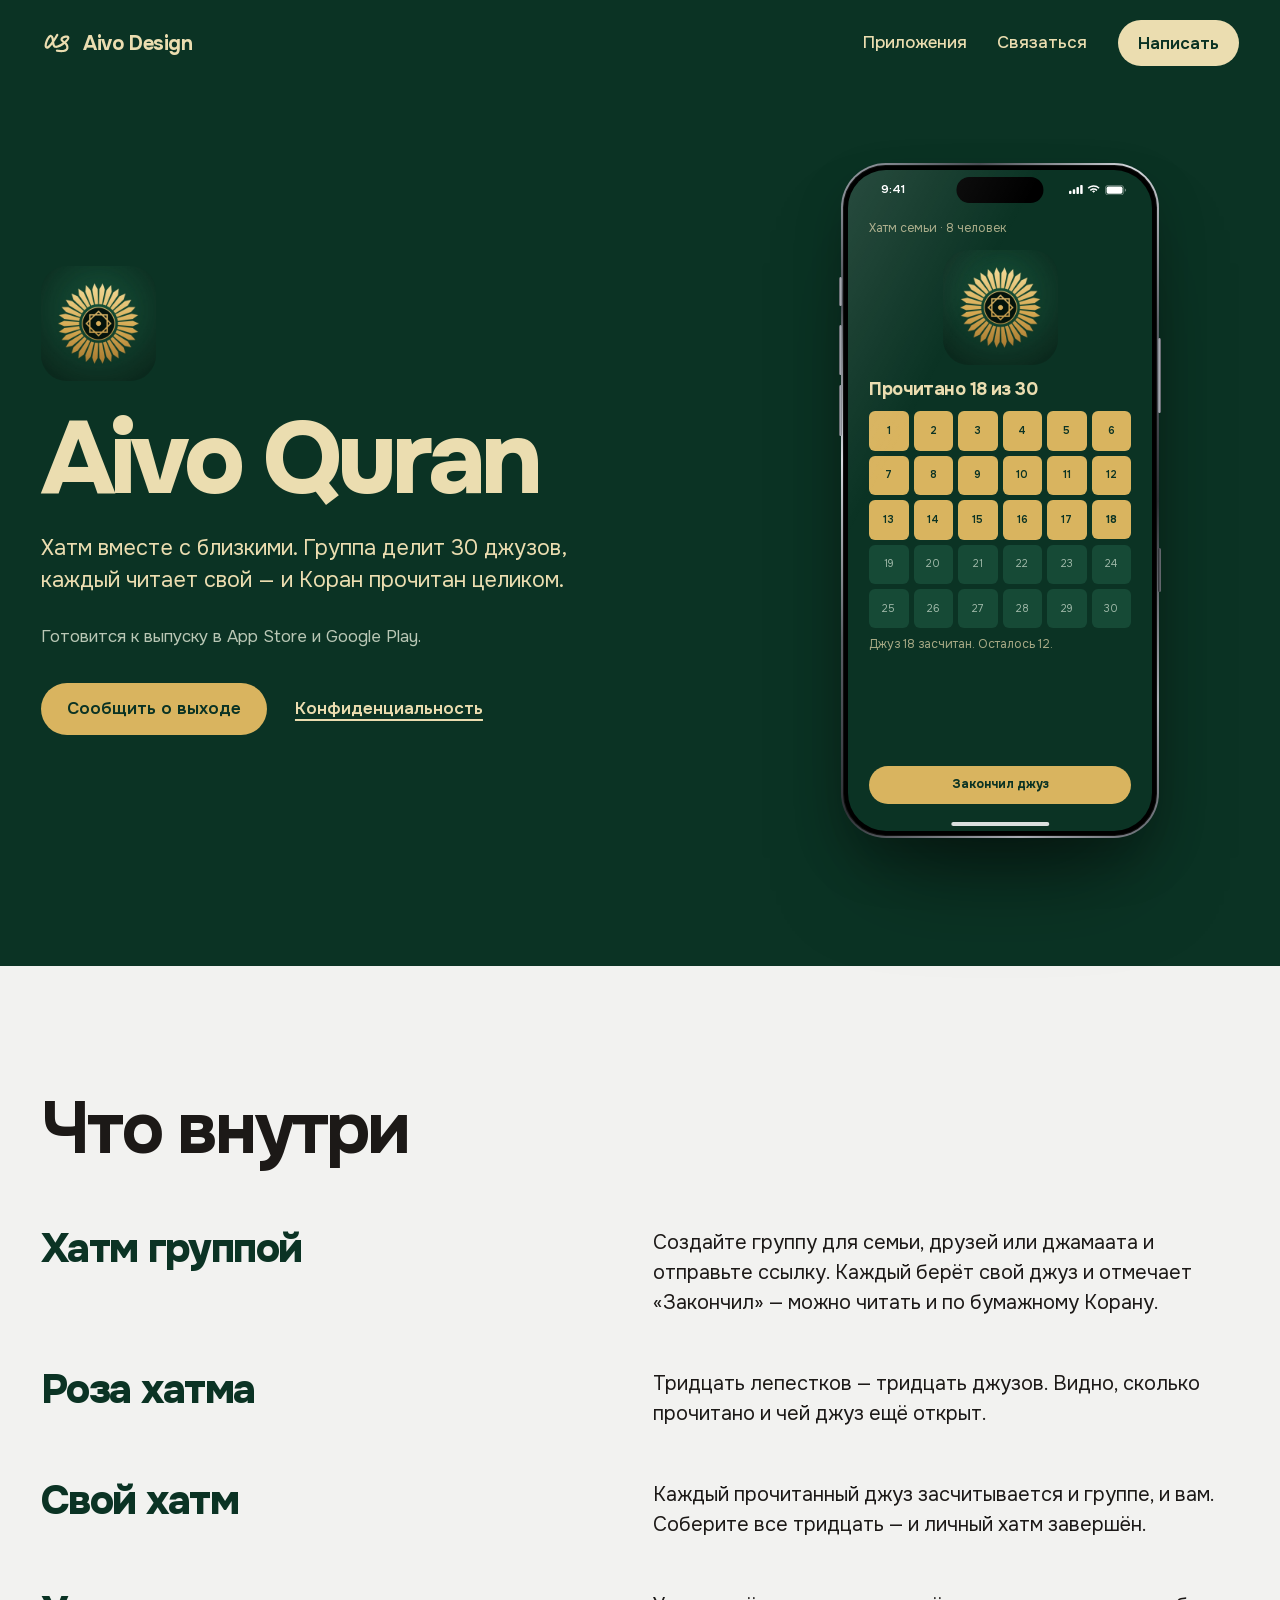
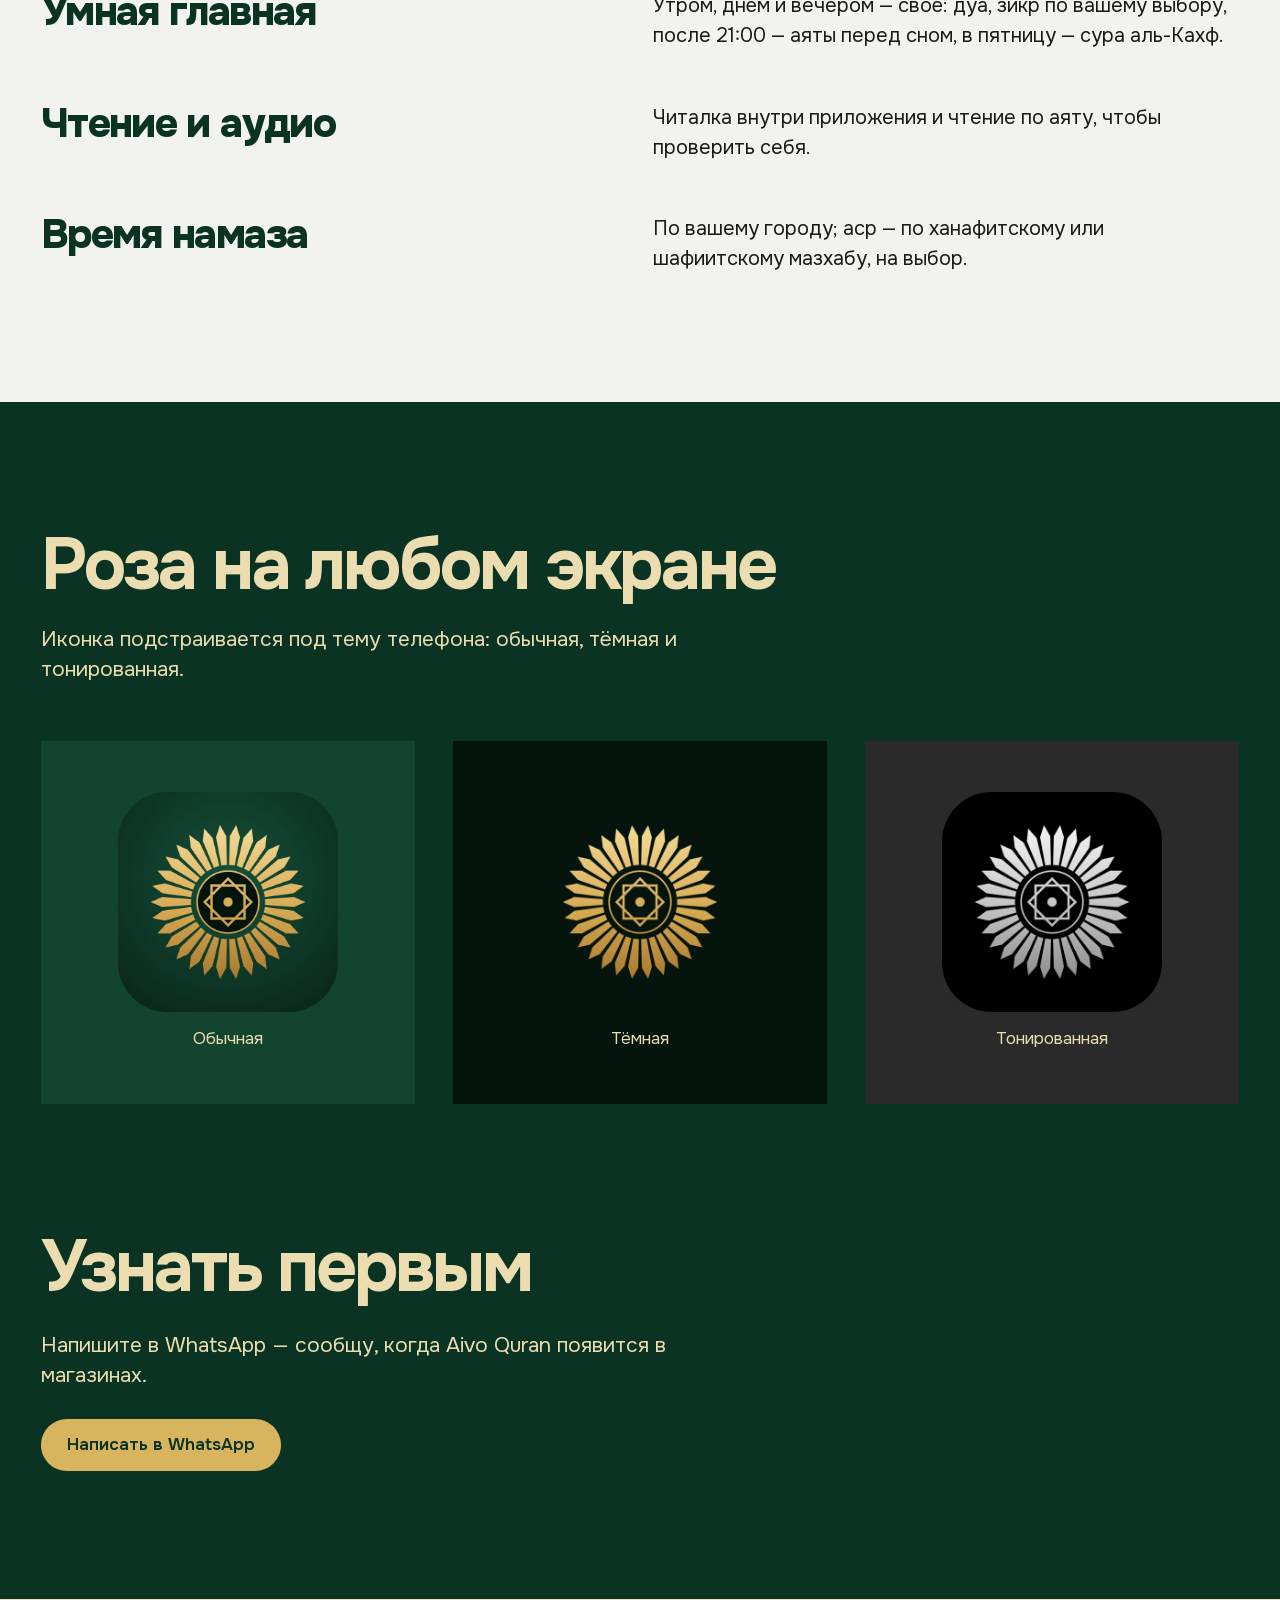
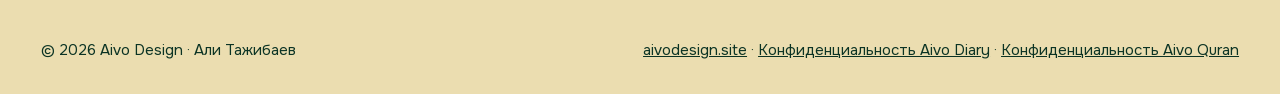
==== quran/index.html @ 10afefac "Сайт aivodesign.site: главная, Aivo Quran, политики конфиденциальности Co-Authored-By: Claude Opus 5" ====
<!doctype html>
<html lang="ru">
<head>
<meta charset="utf-8">
<meta name="viewport" content="width=device-width,initial-scale=1,viewport-fit=cover">
<title>Aivo Quran — хатм вместе с близкими</title>
<meta name="description" content="Группа делит 30 джузов, каждый читает свой — и Коран прочитан целиком. Приложение Aivo Design.">
<meta property="og:title" content="Aivo Quran — хатм вместе с близкими">
<meta property="og:description" content="Группа делит 30 джузов, каждый читает свой — и Коран прочитан целиком. Приложение Aivo Design.">
<meta property="og:image" content="https://aivodesign.site/img/og-quran.jpg">
<meta name="theme-color" content="#0B3324">
<link rel="icon" href="../favicon.svg" type="image/svg+xml">
<link rel="preload" href="../fonts/onest-cyrillic.woff2" as="font" type="font/woff2" crossorigin>
<link rel="stylesheet" href="../fonts/onest.css">
<link rel="stylesheet" href="../site.css?v=3">
<style>
:root{--bg:#0B3324;--ink:#EBDDB0;--muted:#B9C7B5;--surface:#134430}
.doc{display:grid;grid-template-columns:repeat(12,1fr);column-gap:clamp(16px,2vw,32px);padding:clamp(40px,6vw,96px) var(--m) clamp(96px,10vw,160px)}
.doc>header{grid-column:1/-1;margin-bottom:clamp(40px,5vw,72px)}
.doc h1{font-size:clamp(40px,6vw,96px);font-weight:800;letter-spacing:-.045em;line-height:.95;max-width:12em}
.doc .sub{font-size:21px;line-height:1.45;margin-top:24px;max-width:36em}
.toc{grid-column:1/4;position:sticky;top:32px;align-self:start;display:grid;gap:8px;font-size:15px}
.toc a{text-decoration:none;color:var(--muted)}.toc a:hover{color:var(--ink);text-decoration:underline}
.txt{grid-column:5/12;font-size:18px;line-height:1.6}
.txt h2{font-size:clamp(26px,2.4vw,34px);letter-spacing:-.03em;margin:56px 0 16px;scroll-margin-top:24px}
.txt h2:first-child{margin-top:0}
.txt p,.txt ul{margin:0 0 14px;max-width:62ch}
.txt ul{padding-left:1.2em}.txt li{margin-bottom:6px}
.txt a{text-decoration:underline;text-underline-offset:3px}
.txt .box{background:var(--surface);padding:24px 28px;border-radius:8px;margin:0 0 24px;max-width:62ch}
.mini{background:var(--ink);color:var(--bg);padding:40px var(--m) 32px;display:flex;flex-wrap:wrap;gap:16px 40px;justify-content:space-between;font-size:15px}
.mini a{color:inherit}
@media (max-width:899px){.toc{display:none}.txt{grid-column:1/-1}}
.phone-frame{--pw:calc(var(--h)*0.455);--sw:calc(var(--pw) - 14px);position:relative;width:var(--pw);padding:2.5px;border-radius:calc(var(--sw)*.125 + 7px);background:linear-gradient(135deg,#9da2aa 0%,#4a4e55 14%,#d6d9de 30%,#5b5f66 48%,#2e3136 66%,#a9adb4 86%,#60646b 100%);box-shadow:0 60px 100px -40px rgba(0,0,0,.55),0 24px 48px rgba(0,0,0,.22)} /* taste-skill-ignore: рамка iPhone с aivoscan.work */
.pf-bezel{padding:4.5px;border-radius:calc(var(--sw)*.125 + 4.5px);background:#000;box-shadow:inset 0 0 0 1px rgba(255,255,255,.07)} /* taste-skill-ignore: рамка iPhone с aivoscan.work */
.pf-screen{position:relative;border-radius:calc(var(--sw)*.125);overflow:hidden;background:#000}
.pf-screen::after{content:"";position:absolute;inset:0;z-index:4;pointer-events:none;background:linear-gradient(118deg,rgba(255,255,255,.12) 0%,rgba(255,255,255,0) 30%)} /* taste-skill-ignore: рамка iPhone с aivoscan.work */
.phone-frame .shots{aspect-ratio:440/956;position:relative}
.phone-frame .shots>img{position:absolute;inset:0;width:100%;height:100%;object-fit:cover}
.phone-island{position:absolute;z-index:3;top:calc(var(--sw)*.025);left:50%;width:calc(var(--sw)*.286);height:calc(var(--sw)*.084);transform:translateX(-50%);border-radius:99px;background:#000}
.pf-status{position:absolute;z-index:3;left:0;right:0;top:calc(var(--sw)*.025);height:calc(var(--sw)*.084);display:flex;align-items:center;justify-content:space-between;padding:0 calc(var(--sw)*.085) 0 calc(var(--sw)*.11);color:#fff;font:600 calc(var(--sw)*.039)/1 var(--font);letter-spacing:-.01em}
.pf-status i{display:flex;align-items:center;gap:calc(var(--sw)*.014)}
.pf-status svg{height:calc(var(--sw)*.03);width:auto}.pf-status svg.bat{height:calc(var(--sw)*.034)}
.pf-home{position:absolute;z-index:3;left:50%;bottom:calc(var(--sw)*.018);transform:translateX(-50%);width:calc(var(--sw)*.32);height:calc(var(--sw)*.012);border-radius:99px;background:rgba(255,255,255,.85)}
.phone-frame.lt .pf-status{color:#111}.phone-frame.lt .pf-home{background:rgba(0,0,0,.8)}
.pf-btn{position:absolute;width:3px;border-radius:2px;background:linear-gradient(90deg,#4f535a,#b4b8bf 60%,#6b6f76)} /* taste-skill-ignore: рамка iPhone с aivoscan.work */
.pf-btn.l{left:-2px}.pf-btn.r{right:-2px;background:linear-gradient(90deg,#6b6f76,#b4b8bf 40%,#4f535a)} /* taste-skill-ignore: рамка iPhone с aivoscan.work */
.pf-action{top:17%;height:4.2%}.pf-vol1{top:24%;height:7.5%}.pf-vol2{top:33%;height:7.5%}.pf-side{top:26%;height:11%}.pf-cam{top:57%;height:6.5%;background:linear-gradient(90deg,#2a2d31,#6d7178)!important} /* taste-skill-ignore: рамка iPhone с aivoscan.work */
.ui{position:absolute;inset:0;font-size:calc(var(--sw)*.04)}
.ui{font-family:var(--font);line-height:1.3;padding:17% 7% 9%;display:flex;flex-direction:column;gap:9px;text-align:left}
.ui .t{font-size:1.5em;font-weight:700;letter-spacing:-.03em}
.ui .m{opacity:.7}
.ui ul{list-style:none;margin:0;padding:0;display:grid;gap:7px}
.ui li{display:flex;justify-content:space-between;align-items:center;gap:8px;border-radius:12px;padding:9px 11px}
.ui-diary{background:#F4F7FB;color:#14223A}
.ui-diary .sum{font-size:2.2em;font-weight:700;letter-spacing:-.04em}
.ui-diary .today{color:#C2410C;font-weight:600}
.ui-diary .say{background:#2F6FBF;color:#fff;border-radius:14px 14px 4px 14px;padding:10px 12px;align-self:flex-end;max-width:88%}
.ui-diary li{background:#fff}.ui-diary .plus{color:#15803D;font-weight:600}
.ui-diary .mic{margin-top:auto;align-self:center;width:54px;height:54px;border-radius:50%;background:#4A90E2;display:grid;place-items:center}
.ui-diary .mic i{width:12px;height:20px;border-radius:6px;background:#fff;display:block}
.ui-quran{background:#0B3324;color:#EBDDB0}
.ui-quran .ic{width:64px;height:64px;border-radius:22.5%;align-self:center;margin:4px 0}
.ui-quran .grid{display:grid;grid-template-columns:repeat(6,1fr);gap:5px}
.ui-quran .grid i{aspect-ratio:1;border-radius:6px;background:#164A36;display:grid;place-items:center;font-style:normal;font-size:10.5px;color:#9FB8A8}
.ui-quran .grid i.d{background:#D9B45F;color:#0B3324;font-weight:600}
.ui-quran .grid i.me{background:#EBDDB0;color:#0B3324;font-weight:700}
.ui-quran .bt{margin-top:auto;background:#D9B45F;color:#0B3324;border-radius:999px;text-align:center;padding:11px;font-weight:700}
.ui-pro{background:#F2F2F0;color:#1F1F23}
.ui-pro li{background:#fff;flex-direction:column;align-items:stretch;gap:6px}
.ui-pro li div{display:flex;justify-content:space-between;gap:8px}
.ui-pro .bar{display:grid;grid-template-columns:repeat(5,1fr);gap:3px}
.ui-pro .bar i{height:5px;border-radius:3px;background:#DADAD6}
.ui-pro .bar i.d{background:#1F1F23}
.ui-pro .sumrow{margin-top:auto;background:#1F1F23;color:#F2F2F0;border-radius:12px;padding:11px;display:flex;justify-content:space-between;gap:8px}
.ui-pro .sumrow .m{opacity:.75}
.ui-pro .ok{color:#15803D;font-weight:600}.ui-pro .late{color:#B91C1C;font-weight:600}
.ui-cut{background:#1E1410;color:#FFFFFF}
.ui-cut li{background:#2D1F18}
.ui-cut .st{border-radius:999px;padding:3px 8px;font-size:11px;font-weight:600;white-space:nowrap}
.ui-cut .st.go{background:#E2703A;color:#1F0D04}.ui-cut .st.q{background:#3E2C22;color:#FFFFFF}.ui-cut .st.ok{background:#F6E7DD;color:#1F0D04}
.ui-cut .mach{display:grid;grid-template-columns:1fr 1fr;gap:7px}
.ui-cut .mach div{background:#E2703A;color:#1F0D04;border-radius:12px;padding:10px 11px;font-weight:600}
.ui-cut .mach div:last-child{background:#3E2C22;color:#FFFFFF}
@keyframes uin{from{opacity:0;transform:translateY(8px)}to{opacity:1;transform:none}}
@keyframes uout{to{opacity:0;transform:translateY(-6px)}}
@keyframes gold{0%{background:#EBDDB0;transform:scale(1)}45%{transform:scale(1.28)}100%{background:#D9B45F;transform:scale(1)}}
@keyframes press{50%{transform:scale(.94)}}
.ui .sw2{display:inline-grid}.ui .sw2>span{grid-area:1/1}
html:not(.js) .ui .sw2 .a{visibility:hidden}
.js .ui .sw2 .b{opacity:0}
.js .ui.play .sw2 .a{animation:uout .35s var(--ease) forwards;animation-delay:var(--d,1.4s)}
.js .ui.play .sw2 .b{animation:uin .45s var(--ease) forwards;animation-delay:calc(var(--d,1.4s) + .2s)}
.js .ui .pop{opacity:0}
.js .ui.play .pop{animation:uin .5s var(--ease) forwards;animation-delay:var(--d,.4s)}
.js .ui-pro .bar i.d{transform:scaleX(0);transform-origin:left}
.js .ui-pro.play .bar i.d{animation:bar .5s var(--ease) forwards;animation-delay:calc(.2s + var(--n,0)*.1s)}
.js .ui-quran.play .grid i.me{animation:gold .8s var(--ease) 1s forwards}
.js .ui-quran.play .bt{animation:press .3s ease .7s}
.js .ui-cut.play .mach .m2{animation:m2 .4s var(--ease) 1.4s forwards}
.qh{display:grid;grid-template-columns:7fr 5fr;gap:clamp(24px,4vw,72px);align-items:center;padding:clamp(32px,5vw,80px) var(--m) clamp(80px,9vw,140px)}
.qh .ic{width:clamp(96px,9vw,140px);height:auto;border-radius:22.5%}
.qh h1{font-size:clamp(56px,8vw,140px);font-weight:800;letter-spacing:-.05em;line-height:.9;margin-top:32px}
.qh .lead{font-size:clamp(20px,1.7vw,24px);line-height:1.45;margin-top:28px;max-width:28em}
.qh .st{margin-top:28px;font-size:17px;color:var(--muted)}
.qh .acts{display:flex;flex-wrap:wrap;gap:16px 28px;align-items:center;margin-top:32px}
.qh .btn{background:#D9B45F;color:#0B3324}
.qh .ph{--h:min(78svh,700px);height:var(--h);display:grid;place-items:center}
.feat{background:#F2F2F0;color:#1C1917;padding:clamp(96px,10vw,160px) var(--m);display:grid;grid-template-columns:repeat(12,1fr);column-gap:clamp(16px,2vw,32px);row-gap:clamp(48px,5vw,80px)}
.feat>h2{grid-column:1/-1;font-size:clamp(44px,5.6vw,84px);letter-spacing:-.045em}
.feat dl{grid-column:1/-1;margin:0;display:grid;grid-template-columns:repeat(12,1fr);column-gap:clamp(16px,2vw,32px);row-gap:clamp(40px,4vw,64px)}
.feat dt{grid-column:1/6;font-size:clamp(30px,3.2vw,48px);font-weight:800;letter-spacing:-.04em;line-height:1;color:#0B3324}
.feat dd{grid-column:7/13;margin:0;font-size:20px;line-height:1.5}
.icons{padding:clamp(96px,10vw,160px) var(--m) 0;display:grid;grid-template-columns:repeat(12,1fr);column-gap:clamp(16px,2vw,32px);row-gap:24px}
.icons h2{grid-column:1/-1;font-size:clamp(44px,5.6vw,84px);letter-spacing:-.045em}
.icons>p{grid-column:1/8;font-size:21px;line-height:1.45}
.icons .row{grid-column:1/-1;display:grid;grid-template-columns:repeat(3,1fr);gap:clamp(16px,3vw,48px);margin-top:32px}
.icons figure{margin:0;display:grid;gap:14px;justify-items:center;background:#134430;padding:clamp(24px,4vw,64px) 16px}
.icons figure:nth-child(2){background:#06140E}.icons figure:nth-child(3){background:#2A2A2A}
.icons img{width:min(100%,220px);border-radius:22.5%}
.icons figcaption{font-size:17px}
.qcta{padding:clamp(96px,10vw,160px) var(--m);display:grid;gap:28px;justify-items:start}
.qcta h2{font-size:clamp(44px,5.6vw,84px);letter-spacing:-.045em}
.qcta p{font-size:21px;line-height:1.45;max-width:30em}
.qcta .btn{background:#D9B45F;color:#0B3324}
@media (max-width:899px){.icons>p{grid-column:1/-1}.icons .row{grid-template-columns:1fr 1fr 1fr;gap:10px}.qh{grid-template-columns:1fr}.feat dt,.feat dd{grid-column:1/-1}.feat dd{margin-top:-28px}}

</style>
</head>
<body>
<svg width="0" height="0" style="position:absolute" aria-hidden="true"><symbol id="s" viewBox="0 0 8700 8700"><path d="M2339.9 5489.79c-333.52,-32.36 -450.83,-328.7 -451.41,-624.26 -0.57,-294.59 94.98,-628.82 199.79,-902.37 110.71,-288.96 262.98,-593.8 450.24,-840.36 152.12,-200.31 395.49,-446.38 674.04,-375.31 253.6,64.71 380.2,289.78 448.8,524.73 20.22,69.21 36.52,140.79 50.2,213.53 178.41,-276.93 347.43,-559.98 506.08,-841.45 58.7,-104.17 191.52,-141.24 295.69,-82.54 104.15,58.7 141.23,191.52 82.52,295.69 -243.58,432.18 -511.97,869.85 -800.72,1284.06 29.21,254.25 95.5,690.69 259.22,728.74 2.78,0.66 5.17,1.25 7.95,2.02 161.88,44.12 423.31,-45.81 571.63,-107.32 281.93,-116.9 559.63,-287.18 807.16,-464.88 15.48,-11.12 30.99,-22.36 46.49,-33.7 -63,-48.65 -125.6,-97.69 -185.87,-149.39 -135.52,-116.24 -272.88,-261.35 -272.85,-451.58 -11.01,-379.36 431.71,-628.72 744.51,-726.93 326.76,-102.6 838.43,-139.85 1006.31,237.3 151.79,323.84 -251.72,777.43 -609.06,1096.33 311.85,307.43 507.92,671.38 439.54,1142.57 -1.55,10.67 -3.5,19.66 -6.52,30 -268.69,914.98 -1598.05,751.73 -2304.44,617.67 -117.48,-22.29 -195.09,-136.28 -172.8,-253.74 22.31,-117.46 136.28,-195.07 253.74,-172.79 420.77,79.86 1612.55,279.84 1802.56,-299.33 42.04,-332.72 -125.11,-576.84 -349.3,-786.75 -15.24,11.64 -29.49,22.39 -42.63,32.24 -427.47,320.28 -1278.98,859.23 -1838.76,710.2 -301.94,-72.41 -442.03,-356.62 -515.96,-662.72 -162.76,208.89 -343.97,425.59 -540.96,601.8 -145.24,129.92 -348.41,282.24 -555.19,258.53zm3496.82 -1502.24c101.78,-89.15 199.2,-182.63 288.45,-279.48 55.85,-60.56 233.79,-268.04 252.65,-363.67 -22.01,-25.32 -84.75,-36 -110.1,-39.01 -116.08,-13.78 -253.74,12.58 -364.31,47.27 -118.61,37.25 -247.95,96.82 -344.49,175.92 -24.71,20.25 -97.61,88.19 -96.08,124.8 0.07,1.67 0.1,3.24 0.14,4.8 19.47,46.35 140.34,145.82 176.21,174.74 65.33,52.7 131.62,103.42 197.53,154.62zm-2490.85 36.95c-18.34,-175.36 -74.68,-795.87 -233.47,-854.14 -83.3,19.83 -241.72,230.74 -284.16,292.91 -149.63,219.28 -272.55,479.23 -362.05,729.42 -73.18,204.52 -150.1,477.25 -143.17,696 1.37,43.65 8.02,116.4 32.1,154.54 7.6,12.02 12.88,13.19 27.59,14.53 0.38,0.05 0.75,0.07 1.1,0.1 67.32,-10.94 222.09,-149.14 268.11,-192.92 178.35,-169.6 342.72,-372.23 492.03,-567.56 68.32,-89.39 135.66,-180.46 201.91,-272.88z"/></symbol></svg>
<header class="nav">
  <a class="wm" href="../" aria-label="Aivo Design, на главную"><svg class="sig" aria-hidden="true"><use href="#s"/></svg>Aivo Design</a>
  <a class="nl" href="../#apps">Приложения</a>
  <a class="nl" href="../#contact">Связаться</a>
  <a class="btn" href="https://wa.me/996990551884">Написать</a>
</header>
<main>
<section class="qh" aria-labelledby="qh1">
  <div>
    <img class="ic" src="../img/quran-icon.jpg" width="600" height="600" alt="Иконка Aivo Quran: золотая роза на тёмно-зелёном">
    <h1 id="qh1" class="rise">Aivo Quran</h1>
    <p class="lead rise" style="--i:1">Хатм вместе с близкими. Группа делит 30 джузов, каждый читает свой — и Коран прочитан целиком.</p>
    <p class="st">Готовится к выпуску в App Store и Google Play.</p>
    <div class="acts"><a class="btn" href="https://wa.me/996990551884?text=%D0%A1%D0%BE%D0%BE%D0%B1%D1%89%D0%B8%D1%82%D0%B5%2C%20%D0%BA%D0%BE%D0%B3%D0%B4%D0%B0%20%D0%B2%D1%8B%D0%B9%D0%B4%D0%B5%D1%82%20Aivo%20Quran">Сообщить о выходе</a><a class="link" href="privacy.html">Конфиденциальность</a></div>
  </div>
  <div class="ph" aria-hidden="true"><div class="phone-frame" data-ui><span class="pf-btn l pf-action"></span><span class="pf-btn l pf-vol1"></span><span class="pf-btn l pf-vol2"></span><span class="pf-btn r pf-side"></span><span class="pf-btn r pf-cam"></span><div class="pf-bezel"><div class="pf-screen"><span class="phone-island"></span><div class="pf-status" aria-hidden="true"><span>9:41</span><i><svg viewBox="0 0 17 11" fill="currentColor"><rect x="0" y="7" width="3" height="4" rx="1"/><rect x="4.5" y="5" width="3" height="6" rx="1"/><rect x="9" y="2.5" width="3" height="8.5" rx="1"/><rect x="13.5" y="0" width="3" height="11" rx="1"/></svg><svg viewBox="0 0 16 11" fill="currentColor"><path d="M8 2.2c2.3 0 4.4.9 6 2.4l1.2-1.3A10.3 10.3 0 0 0 8 .4C5.2.4 2.7 1.5.8 3.3L2 4.6a8.6 8.6 0 0 1 6-2.4zm0 3.6c1.3 0 2.5.5 3.4 1.3l1.2-1.3A6.6 6.6 0 0 0 8 4c-1.8 0-3.4.7-4.6 1.8l1.2 1.3c.9-.8 2.1-1.3 3.4-1.3zM8 9.4l1.9-2a2.8 2.8 0 0 0-3.8 0z"/></svg><svg class="bat" viewBox="0 0 27 13"><rect x=".5" y=".5" width="23" height="12" rx="3.5" fill="none" stroke="currentColor" stroke-opacity=".45"/><rect x="2" y="2" width="20" height="9" rx="2.2" fill="currentColor"/><path d="M25 4.5v4c.8-.3 1.5-1.1 1.5-2s-.7-1.7-1.5-2z" fill="currentColor" fill-opacity=".45"/></svg></i></div><span class="pf-home"></span><div class="shots"><span class="ui ui-quran" data-ui>
          <span class="m">Хатм семьи · 8 человек</span>
          <img class="ic" src="../img/quran-icon.jpg" width="600" height="600" alt="" loading="lazy">
          <span class="t"><span class="sw2" style="--d:1.5s"><span class="a">Прочитано 17 из 30</span><span class="b">Прочитано 18 из 30</span></span></span>
          <span class="grid"><i class="d">1</i><i class="d">2</i><i class="d">3</i><i class="d">4</i><i class="d">5</i><i class="d">6</i><i class="d">7</i><i class="d">8</i><i class="d">9</i><i class="d">10</i><i class="d">11</i><i class="d">12</i><i class="d">13</i><i class="d">14</i><i class="d">15</i><i class="d">16</i><i class="d">17</i><i class="me">18</i><i class="">19</i><i class="">20</i><i class="">21</i><i class="">22</i><i class="">23</i><i class="">24</i><i class="">25</i><i class="">26</i><i class="">27</i><i class="">28</i><i class="">29</i><i class="">30</i></span>
          <span class="m"><span class="sw2" style="--d:1.5s"><span class="a">Ваш джуз — 18. Осталось 13.</span><span class="b">Джуз 18 засчитан. Осталось 12.</span></span></span>
          <span class="bt">Закончил джуз</span>
        </span></div></div></div></div></div>
</section>
<section class="feat" aria-labelledby="fh">
  <h2 id="fh">Что внутри</h2>
  <dl>
    <dt class="rise">Хатм группой</dt><dd class="rise" style="--i:1">Создайте группу для семьи, друзей или джамаата и отправьте ссылку. Каждый берёт свой джуз и отмечает «Закончил» — можно читать и по бумажному Корану.</dd>
    <dt class="rise">Роза хатма</dt><dd class="rise" style="--i:1">Тридцать лепестков — тридцать джузов. Видно, сколько прочитано и чей джуз ещё открыт.</dd>
    <dt class="rise">Свой хатм</dt><dd class="rise" style="--i:1">Каждый прочитанный джуз засчитывается и группе, и вам. Соберите все тридцать — и личный хатм завершён.</dd>
    <dt class="rise">Умная главная</dt><dd class="rise" style="--i:1">Утром, днём и вечером — своё: дуа, зикр по вашему выбору, после 21:00 — аяты перед сном, в пятницу — сура аль-Кахф.</dd>
    <dt class="rise">Чтение и аудио</dt><dd class="rise" style="--i:1">Читалка внутри приложения и чтение по аяту, чтобы проверить себя.</dd>
    <dt class="rise">Время намаза</dt><dd class="rise" style="--i:1">По вашему городу; аср — по ханафитскому или шафиитскому мазхабу, на выбор.</dd>
  </dl>
</section>
<section class="icons" aria-labelledby="ih">
  <h2 id="ih" class="rise">Роза на любом экране</h2>
  <p class="rise" style="--i:1">Иконка подстраивается под тему телефона: обычная, тёмная и тонированная.</p>
  <div class="row">
    <figure class="rise"><img src="../img/quran-icon.jpg" width="600" height="600" alt="Иконка Aivo Quran, обычная" loading="lazy"><figcaption>Обычная</figcaption></figure>
    <figure class="rise" style="--i:1"><img src="../img/quran-icon-dark.png" width="480" height="480" alt="Иконка Aivo Quran в тёмной теме" loading="lazy"><figcaption>Тёмная</figcaption></figure>
    <figure class="rise" style="--i:2"><img src="../img/quran-icon-tinted.png" width="480" height="480" alt="Тонированная иконка Aivo Quran" loading="lazy"><figcaption>Тонированная</figcaption></figure>
  </div>
</section>
<section class="qcta" aria-labelledby="ch">
  <h2 id="ch">Узнать первым</h2>
  <p>Напишите в WhatsApp — сообщу, когда Aivo Quran появится в магазинах.</p>
  <a class="btn" href="https://wa.me/996990551884?text=%D0%A1%D0%BE%D0%BE%D0%B1%D1%89%D0%B8%D1%82%D0%B5%2C%20%D0%BA%D0%BE%D0%B3%D0%B4%D0%B0%20%D0%B2%D1%8B%D0%B9%D0%B4%D0%B5%D1%82%20Aivo%20Quran">Написать в WhatsApp</a>
</section>
<script>document.documentElement.classList.add('js');
(function(){var els=document.querySelectorAll('.rise');if(!('IntersectionObserver' in window)||matchMedia('(prefers-reduced-motion: reduce)').matches){els.forEach(function(e){e.classList.add('in')});return}var io=new IntersectionObserver(function(es){es.forEach(function(e){if(e.isIntersecting){e.target.classList.add('in');io.unobserve(e.target)}})},{rootMargin:'0px 0px -8% 0px'});els.forEach(function(e){io.observe(e)});addEventListener('scroll',function(){els.forEach(function(e){if(!e.classList.contains('in')&&e.getBoundingClientRect().top<innerHeight)e.classList.add('in')})},{passive:true})})();
setTimeout(function(){var u=document.querySelector('.ui');if(u&&!matchMedia('(prefers-reduced-motion: reduce)').matches)u.classList.add('play');else if(u)u.classList.add('play')},600)</script>
</main>
<footer class="mini"><span>© 2026 Aivo Design · Али Тажибаев</span><span><a href="../">aivodesign.site</a> · <a href="../diary/privacy.html">Конфиденциальность Aivo Diary</a> · <a href="../quran/privacy.html">Конфиденциальность Aivo Quran</a></span></footer>
</body>
</html>
---- fonts/onest.css ----
/* Onest — SIL Open Font License 1.1, хранится на сайте (без запросов к Google) */
@font-face {
  font-family: 'Onest';
  font-style: normal;
  font-weight: 400 800;
  font-display: swap;
  src: url(onest-cyrillic-ext.woff2) format('woff2');
  unicode-range: U+0460-052F, U+1C80-1C8A, U+20B4, U+2DE0-2DFF, U+A640-A69F, U+FE2E-FE2F;
}
@font-face {
  font-family: 'Onest';
  font-style: normal;
  font-weight: 400 800;
  font-display: swap;
  src: url(onest-cyrillic.woff2) format('woff2');
  unicode-range: U+0301, U+0400-045F, U+0490-0491, U+04B0-04B1, U+2116;
}
@font-face {
  font-family: 'Onest';
  font-style: normal;
  font-weight: 400 800;
  font-display: swap;
  src: url(onest-latin-ext.woff2) format('woff2');
  unicode-range: U+0100-02BA, U+02BD-02C5, U+02C7-02CC, U+02CE-02D7, U+02DD-02FF, U+0304, U+0308, U+0329, U+1D00-1DBF, U+1E00-1E9F, U+1EF2-1EFF, U+2020, U+20A0-20AB, U+20AD-20C4, U+2113, U+2C60-2C7F, U+A720-A7FF;
}
@font-face {
  font-family: 'Onest';
  font-style: normal;
  font-weight: 400 800;
  font-display: swap;
  src: url(onest-latin.woff2) format('woff2');
  unicode-range: U+0000-00FF, U+0131, U+0152-0153, U+02BB-02BC, U+02C6, U+02DA, U+02DC, U+0304, U+0308, U+0329, U+2000-206F, U+20AC, U+2122, U+2191, U+2193, U+2212, U+2215, U+FEFF, U+FFFD;
}
---- site.css ----
/* Aivo Design — общий стиль сайта. Светлая «роспись»: тёплый фон, графитовые чернила, цвет только у приложений. */
:root{
  --bg:#F2F2F0; --surface:#E6E6E3; --ink:#1C1917; --muted:#57534E; --paper:#FFFFFF;
  --scan:#00D4AA; --diary:#4A90E2; --quran:#0B3324; --gold:#D9B45F; --pro:#1F1F23; --cut:#E2703A;
  --font:'Onest',system-ui,-apple-system,'Segoe UI',sans-serif;
  --m:clamp(16px,3.2vw,48px);
  --s-sm:15px; --s-body:17px; --s-h3:clamp(32px,3.4vw,48px); --s-h2:clamp(44px,5.6vw,84px); --s-h1:clamp(46px,6.6vw,108px);
  --ease:cubic-bezier(.2,.7,.2,1);
  color-scheme:light;
}
*,*::before,*::after{box-sizing:border-box}
html{-webkit-text-size-adjust:100%;scroll-behavior:smooth}
body{margin:0;background:var(--bg);color:var(--ink);font-family:var(--font);font-size:var(--s-body);line-height:1.55;-webkit-font-smoothing:antialiased;overflow-x:clip}
img{display:block;max-width:100%;height:auto}
a{color:inherit}
h1,h2,h3{margin:0;font-weight:700;letter-spacing:-.035em;line-height:.98;text-wrap:balance}
p{margin:0}
:focus-visible{outline:3px solid var(--ink);outline-offset:3px;border-radius:4px}
::selection{background:var(--ink);color:var(--bg)}
.skip{position:absolute;left:-9999px}.skip:focus{left:var(--m);top:8px;z-index:50;background:var(--ink);color:var(--bg);padding:10px 16px;border-radius:999px}
.sig{display:block;fill:currentColor}

/* Кнопки: одна форма на весь сайт — полная капсула */
.btn{display:inline-flex;align-items:center;justify-content:center;gap:.5em;min-height:52px;padding:0 26px;border-radius:999px;background:var(--ink);color:var(--bg);font:600 var(--s-body)/1 var(--font);text-decoration:none;border:0;cursor:pointer;transition:transform .2s var(--ease),background-color .2s}
.btn:hover{transform:translateY(-2px)}
.btn:active{transform:translateY(0) scale(.98)}
.btn.light{background:var(--bg);color:var(--ink)}
.link{font-weight:600;text-decoration:underline;text-decoration-thickness:2px;text-underline-offset:5px;transition:text-underline-offset .2s}
.link:hover{text-underline-offset:8px}

/* Шапка */
.nav{display:flex;align-items:center;gap:clamp(16px,2.4vw,36px);padding:18px var(--m);position:relative;z-index:5}
.wm{display:flex;align-items:center;gap:10px;margin-right:auto;font-weight:700;font-size:20px;letter-spacing:-.02em;text-decoration:none}
.wm .sig{width:44px;height:44px;margin:-6px}
.nav a.nl{text-decoration:none;font-weight:500;padding:12px 0;position:relative}
.nav a.nl::after{content:"";position:absolute;left:0;right:0;bottom:6px;height:2px;background:currentColor;transform:scaleX(0);transform-origin:left;transition:transform .25s var(--ease)}
.nav a.nl:hover::after{transform:scaleX(1)}
.nav .btn{min-height:46px;padding:0 20px}
@media (max-width:760px){.nav a.nl{display:none}.nav .btn{padding:0 16px;font-size:15px}}

/* Появление частей разделов (контент виден и без скрипта) */
.js .rise{opacity:0;transform:translateY(24px);transition:opacity .7s var(--ease),transform .7s var(--ease);transition-delay:calc(var(--i,0)*80ms)}
.js .rise.in{opacity:1;transform:none}
@media (prefers-reduced-motion:reduce){
  html{scroll-behavior:auto}
  .js .rise{opacity:1;transform:none;transition:none}
  *,*::before,*::after{animation-duration:.01ms!important;animation-iteration-count:1!important;transition-duration:.01ms!important}
}
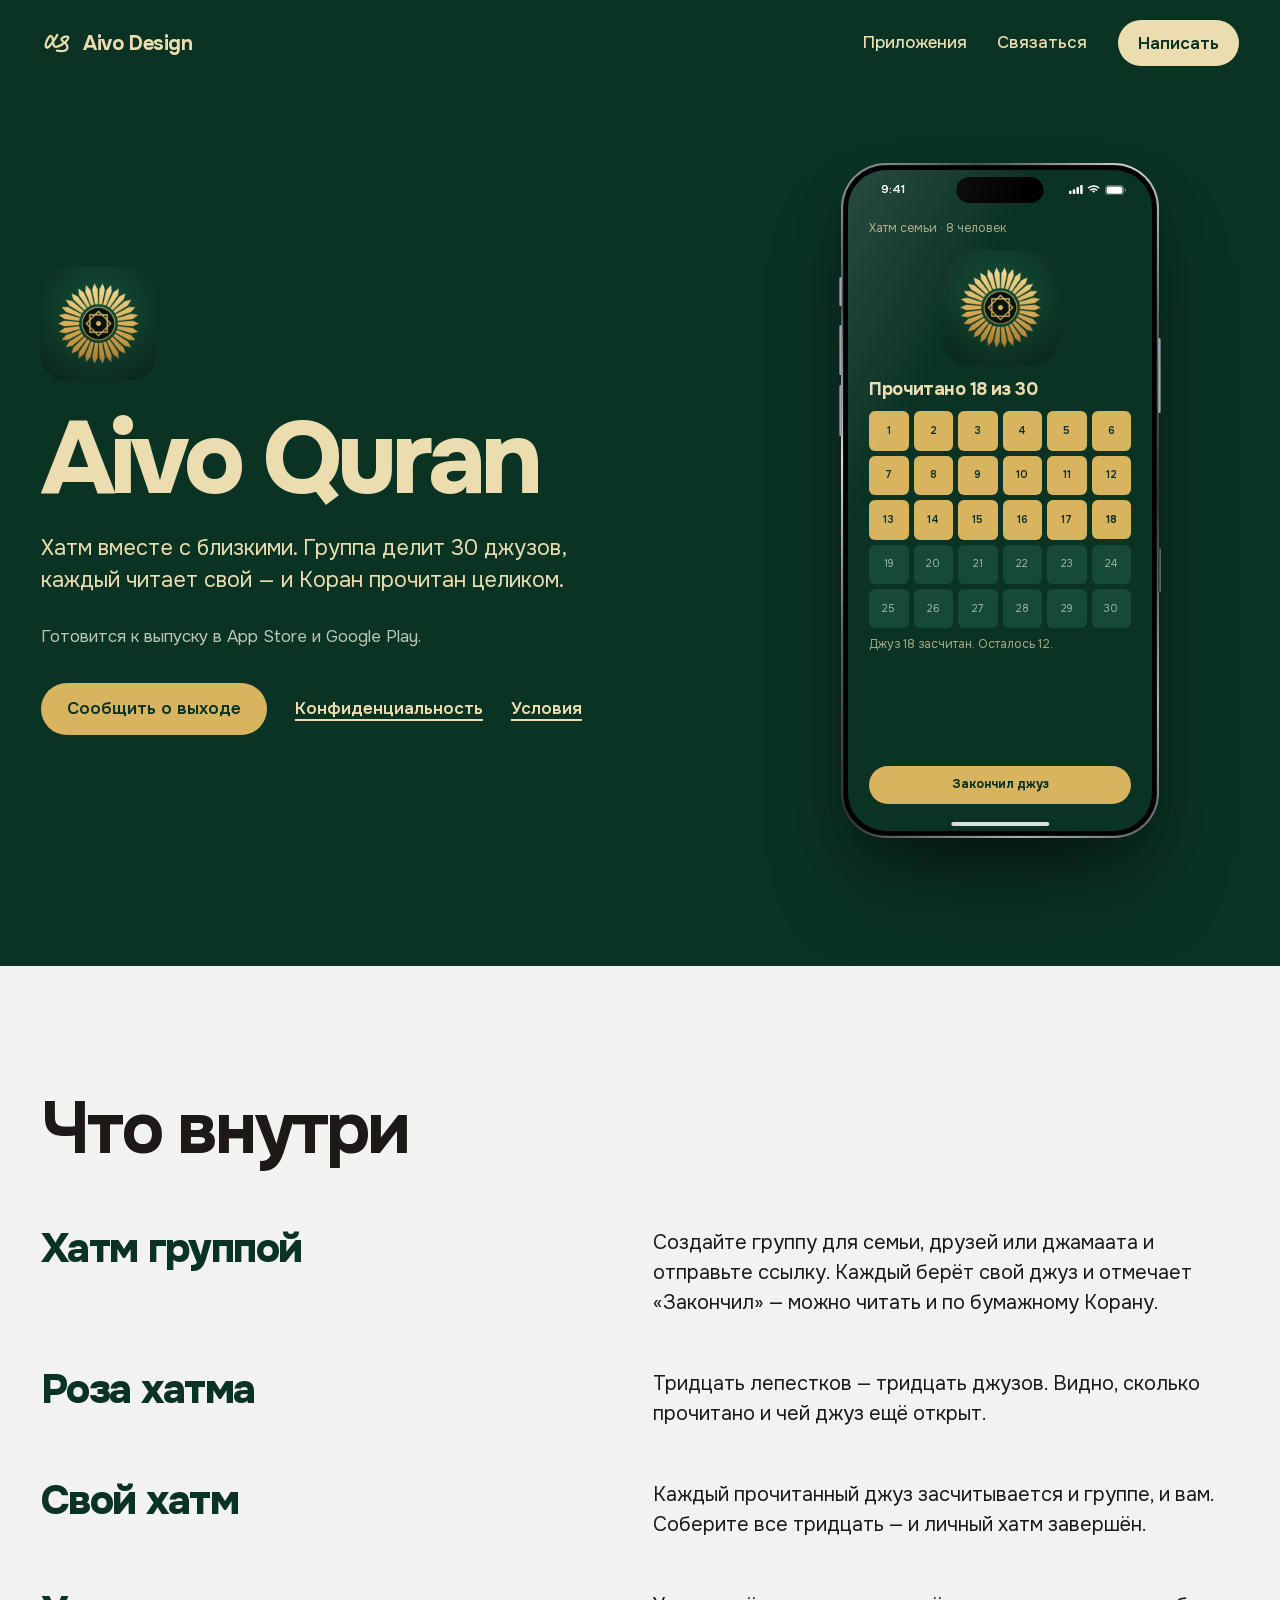
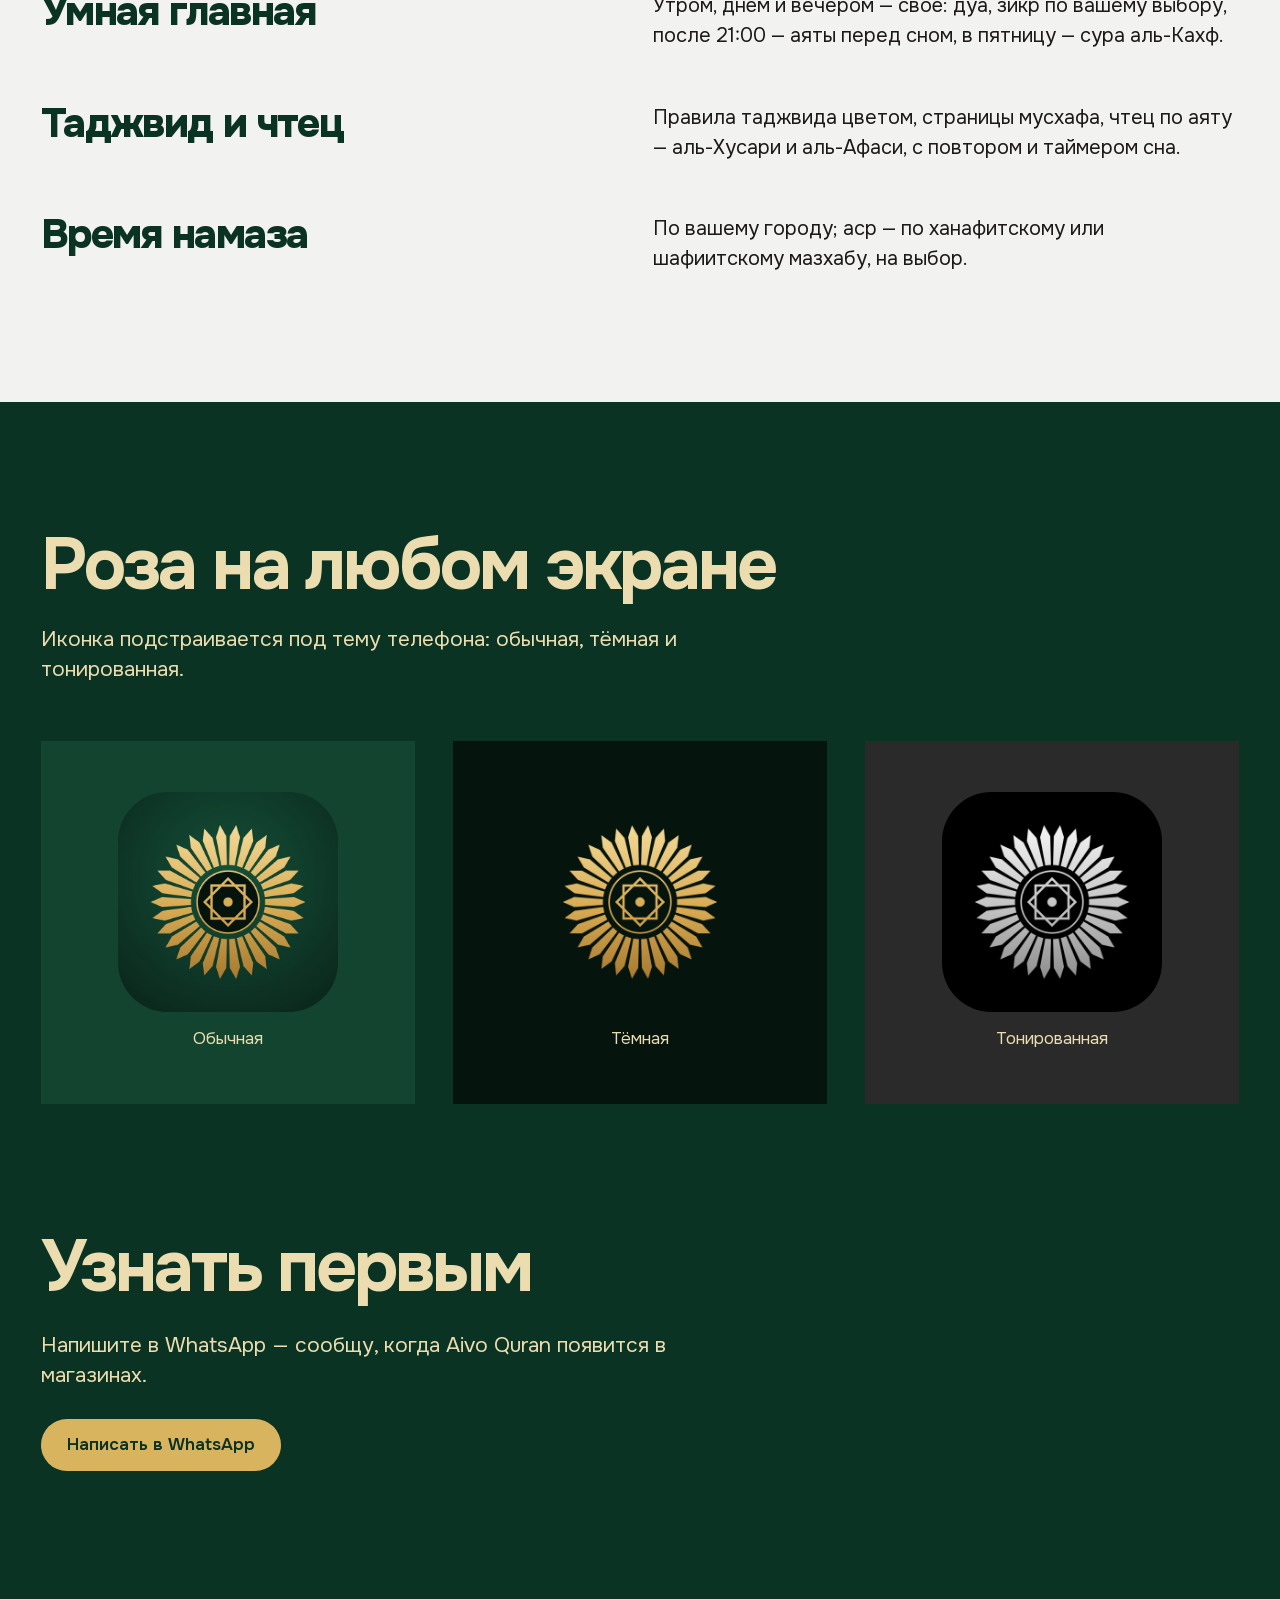
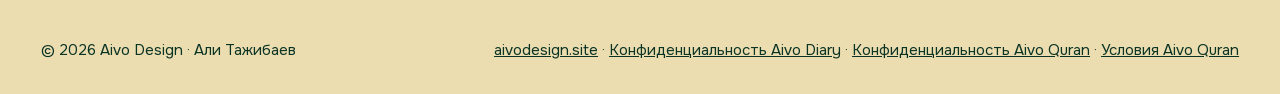
==== commit 6f348245: "Aivo Quran: условия использования, политика — анонимный вход и чтец (api.aivodesign.site, Quran Foun" ====
--- a/quran/index.html
+++ b/quran/index.html
@@ -17,7 +17,7 @@
 :root{--bg:#0B3324;--ink:#EBDDB0;--muted:#B9C7B5;--surface:#134430}
 .doc{display:grid;grid-template-columns:repeat(12,1fr);column-gap:clamp(16px,2vw,32px);padding:clamp(40px,6vw,96px) var(--m) clamp(96px,10vw,160px)}
 .doc>header{grid-column:1/-1;margin-bottom:clamp(40px,5vw,72px)}
-.doc h1{font-size:clamp(40px,6vw,96px);font-weight:800;letter-spacing:-.045em;line-height:.95;max-width:12em}
+.doc h1{font-size:clamp(32px,6vw,96px);font-weight:800;letter-spacing:-.045em;line-height:.95;max-width:12em}
 .doc .sub{font-size:21px;line-height:1.45;margin-top:24px;max-width:36em}
 .toc{grid-column:1/4;position:sticky;top:32px;align-self:start;display:grid;gap:8px;font-size:15px}
 .toc a{text-decoration:none;color:var(--muted)}.toc a:hover{color:var(--ink);text-decoration:underline}
@@ -142,7 +142,7 @@
     <h1 id="qh1" class="rise">Aivo Quran</h1>
     <p class="lead rise" style="--i:1">Хатм вместе с близкими. Группа делит 30 джузов, каждый читает свой — и Коран прочитан целиком.</p>
     <p class="st">Готовится к выпуску в App Store и Google Play.</p>
-    <div class="acts"><a class="btn" href="https://wa.me/996990551884?text=%D0%A1%D0%BE%D0%BE%D0%B1%D1%89%D0%B8%D1%82%D0%B5%2C%20%D0%BA%D0%BE%D0%B3%D0%B4%D0%B0%20%D0%B2%D1%8B%D0%B9%D0%B4%D0%B5%D1%82%20Aivo%20Quran">Сообщить о выходе</a><a class="link" href="privacy.html">Конфиденциальность</a></div>
+    <div class="acts"><a class="btn" href="https://wa.me/996990551884?text=%D0%A1%D0%BE%D0%BE%D0%B1%D1%89%D0%B8%D1%82%D0%B5%2C%20%D0%BA%D0%BE%D0%B3%D0%B4%D0%B0%20%D0%B2%D1%8B%D0%B9%D0%B4%D0%B5%D1%82%20Aivo%20Quran">Сообщить о выходе</a><a class="link" href="privacy.html">Конфиденциальность</a><a class="link" href="terms.html">Условия</a></div>
   </div>
   <div class="ph" aria-hidden="true"><div class="phone-frame" data-ui><span class="pf-btn l pf-action"></span><span class="pf-btn l pf-vol1"></span><span class="pf-btn l pf-vol2"></span><span class="pf-btn r pf-side"></span><span class="pf-btn r pf-cam"></span><div class="pf-bezel"><div class="pf-screen"><span class="phone-island"></span><div class="pf-status" aria-hidden="true"><span>9:41</span><i><svg viewBox="0 0 17 11" fill="currentColor"><rect x="0" y="7" width="3" height="4" rx="1"/><rect x="4.5" y="5" width="3" height="6" rx="1"/><rect x="9" y="2.5" width="3" height="8.5" rx="1"/><rect x="13.5" y="0" width="3" height="11" rx="1"/></svg><svg viewBox="0 0 16 11" fill="currentColor"><path d="M8 2.2c2.3 0 4.4.9 6 2.4l1.2-1.3A10.3 10.3 0 0 0 8 .4C5.2.4 2.7 1.5.8 3.3L2 4.6a8.6 8.6 0 0 1 6-2.4zm0 3.6c1.3 0 2.5.5 3.4 1.3l1.2-1.3A6.6 6.6 0 0 0 8 4c-1.8 0-3.4.7-4.6 1.8l1.2 1.3c.9-.8 2.1-1.3 3.4-1.3zM8 9.4l1.9-2a2.8 2.8 0 0 0-3.8 0z"/></svg><svg class="bat" viewBox="0 0 27 13"><rect x=".5" y=".5" width="23" height="12" rx="3.5" fill="none" stroke="currentColor" stroke-opacity=".45"/><rect x="2" y="2" width="20" height="9" rx="2.2" fill="currentColor"/><path d="M25 4.5v4c.8-.3 1.5-1.1 1.5-2s-.7-1.7-1.5-2z" fill="currentColor" fill-opacity=".45"/></svg></i></div><span class="pf-home"></span><div class="shots"><span class="ui ui-quran" data-ui>
           <span class="m">Хатм семьи · 8 человек</span>
@@ -160,7 +160,7 @@
     <dt class="rise">Роза хатма</dt><dd class="rise" style="--i:1">Тридцать лепестков — тридцать джузов. Видно, сколько прочитано и чей джуз ещё открыт.</dd>
     <dt class="rise">Свой хатм</dt><dd class="rise" style="--i:1">Каждый прочитанный джуз засчитывается и группе, и вам. Соберите все тридцать — и личный хатм завершён.</dd>
     <dt class="rise">Умная главная</dt><dd class="rise" style="--i:1">Утром, днём и вечером — своё: дуа, зикр по вашему выбору, после 21:00 — аяты перед сном, в пятницу — сура аль-Кахф.</dd>
-    <dt class="rise">Чтение и аудио</dt><dd class="rise" style="--i:1">Читалка внутри приложения и чтение по аяту, чтобы проверить себя.</dd>
+    <dt class="rise">Таджвид и чтец</dt><dd class="rise" style="--i:1">Правила таджвида цветом, страницы мусхафа, чтец по аяту — аль-Хусари и аль-Афаси, с повтором и таймером сна.</dd>
     <dt class="rise">Время намаза</dt><dd class="rise" style="--i:1">По вашему городу; аср — по ханафитскому или шафиитскому мазхабу, на выбор.</dd>
   </dl>
 </section>
@@ -182,6 +182,6 @@
 (function(){var els=document.querySelectorAll('.rise');if(!('IntersectionObserver' in window)||matchMedia('(prefers-reduced-motion: reduce)').matches){els.forEach(function(e){e.classList.add('in')});return}var io=new IntersectionObserver(function(es){es.forEach(function(e){if(e.isIntersecting){e.target.classList.add('in');io.unobserve(e.target)}})},{rootMargin:'0px 0px -8% 0px'});els.forEach(function(e){io.observe(e)});addEventListener('scroll',function(){els.forEach(function(e){if(!e.classList.contains('in')&&e.getBoundingClientRect().top<innerHeight)e.classList.add('in')})},{passive:true})})();
 setTimeout(function(){var u=document.querySelector('.ui');if(u&&!matchMedia('(prefers-reduced-motion: reduce)').matches)u.classList.add('play');else if(u)u.classList.add('play')},600)</script>
 </main>
-<footer class="mini"><span>© 2026 Aivo Design · Али Тажибаев</span><span><a href="../">aivodesign.site</a> · <a href="../diary/privacy.html">Конфиденциальность Aivo Diary</a> · <a href="../quran/privacy.html">Конфиденциальность Aivo Quran</a></span></footer>
+<footer class="mini"><span>© 2026 Aivo Design · Али Тажибаев</span><span><a href="../">aivodesign.site</a> · <a href="../diary/privacy.html">Конфиденциальность Aivo Diary</a> · <a href="../quran/privacy.html">Конфиденциальность Aivo Quran</a> · <a href="../quran/terms.html">Условия Aivo Quran</a></span></footer>
 </body>
 </html>
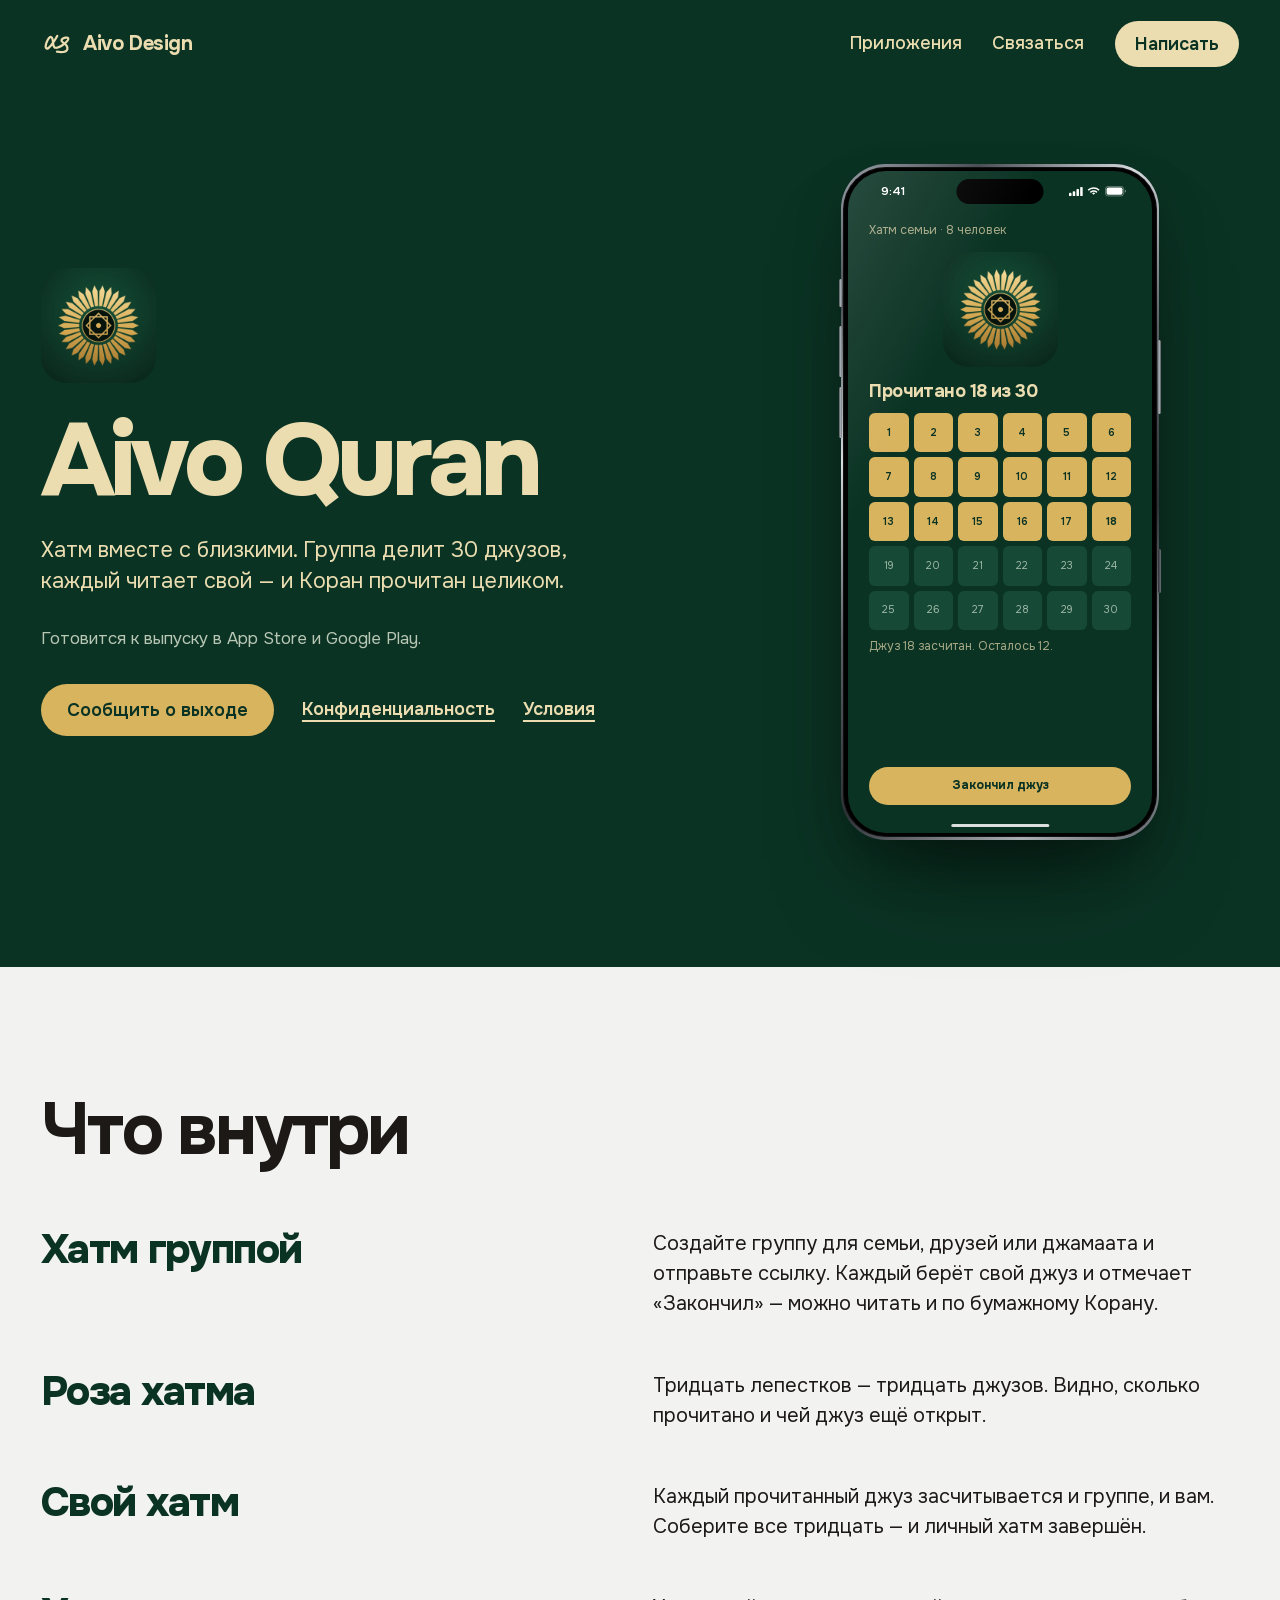
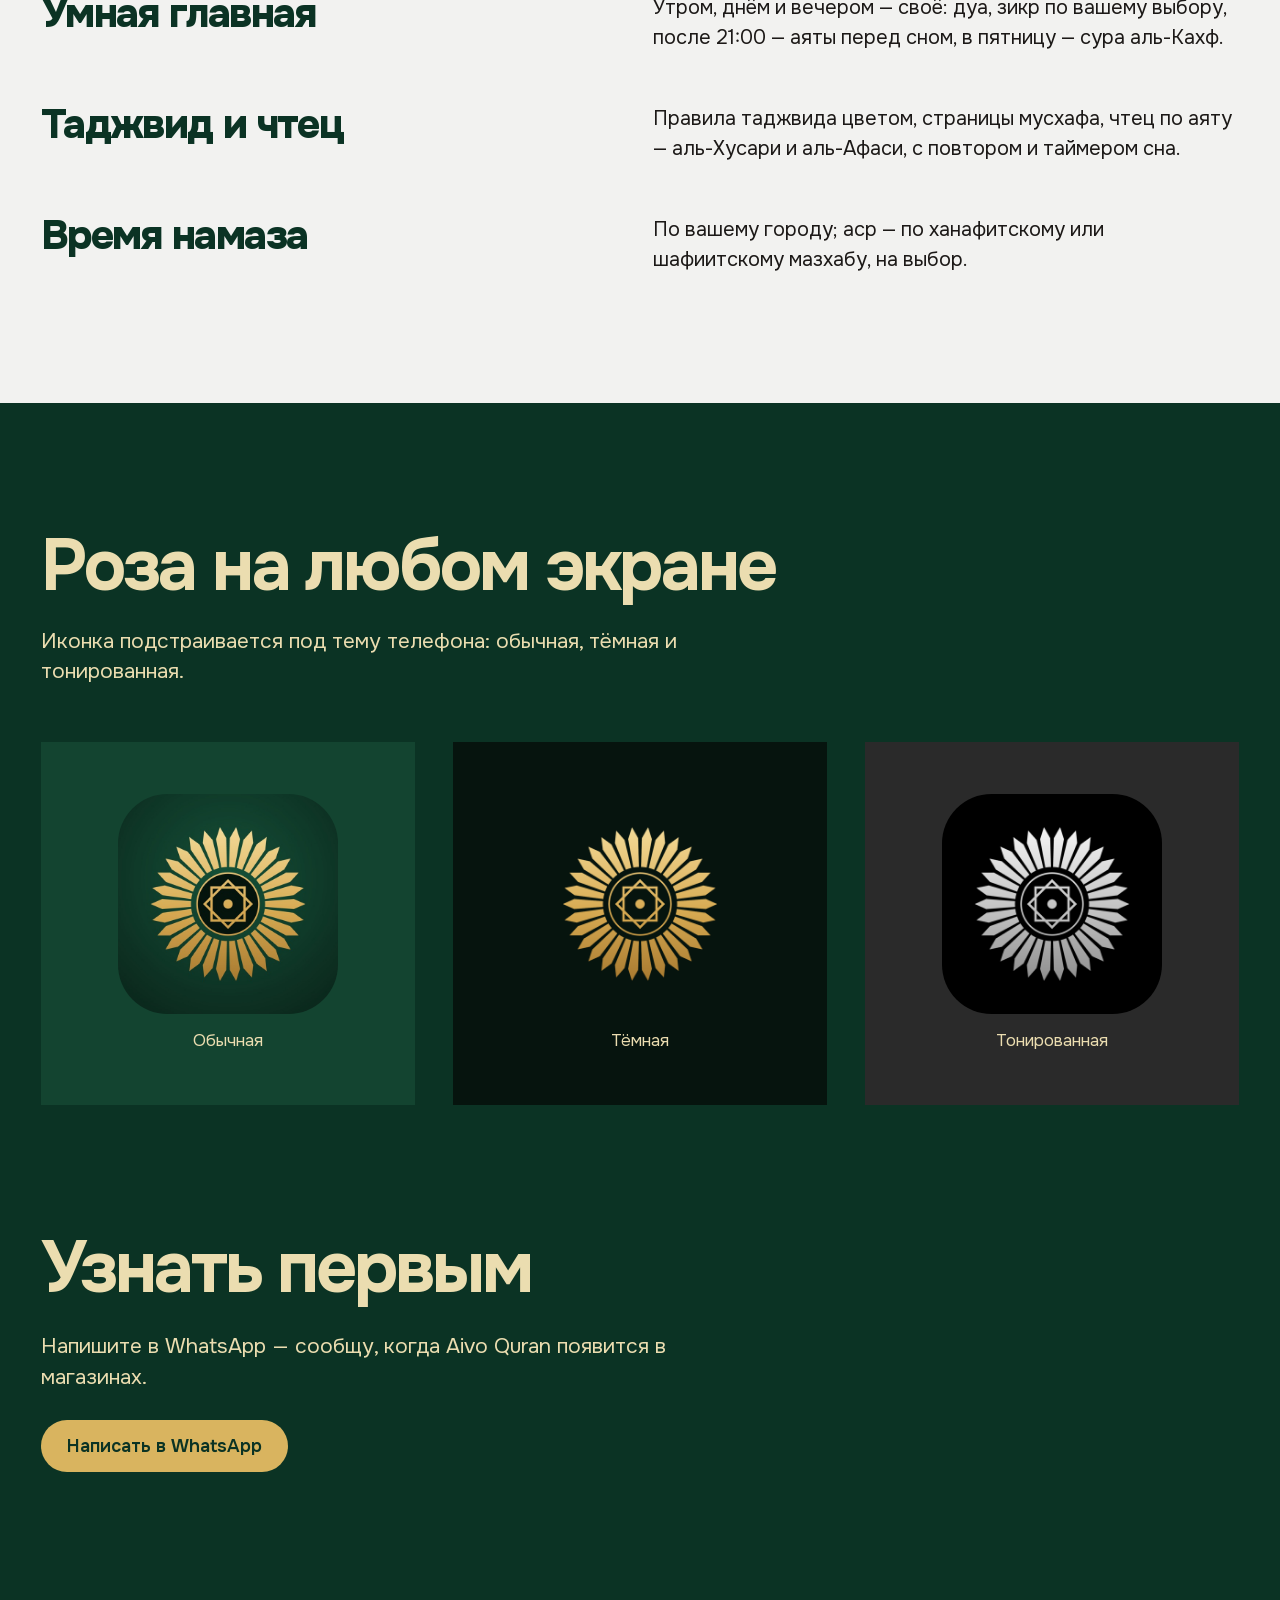
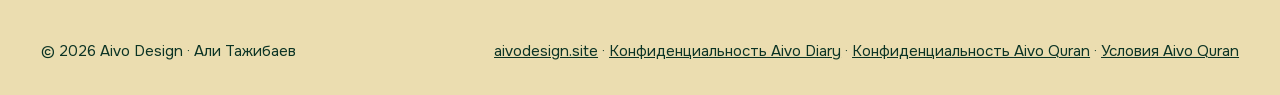
==== commit 4498cb60: "Движение: сцена «Роспись» (роспись пишется и рассыпается на пять приложений), окно «Aivo Scan в деле" ====
--- a/quran/index.html
+++ b/quran/index.html
@@ -8,11 +8,19 @@
 <meta property="og:title" content="Aivo Quran — хатм вместе с близкими">
 <meta property="og:description" content="Группа делит 30 джузов, каждый читает свой — и Коран прочитан целиком. Приложение Aivo Design.">
 <meta property="og:image" content="https://aivodesign.site/img/og-quran.jpg">
+<!--seo-->
+<link rel="canonical" href="https://aivodesign.site/quran/">
+<meta property="og:url" content="https://aivodesign.site/quran/">
+<meta property="og:type" content="website"><meta property="og:locale" content="ru_RU"><meta property="og:site_name" content="Aivo Design">
+<meta property="og:image:width" content="1200"><meta property="og:image:height" content="630">
+<meta name="twitter:card" content="summary_large_image">
+<script type="application/ld+json">{"@context":"https://schema.org","@graph":[{"@type":"MobileApplication","@id":"https://aivodesign.site/quran/#app","name":"Aivo Quran","url":"https://aivodesign.site/quran/","description":"Хатм вместе с близкими: группа делит 30 джузов, каждый читает свой.","operatingSystem":"iOS, Android","applicationCategory":"LifestyleApplication","inLanguage":["ru","ky","tr"],"image":"https://aivodesign.site/img/aivo-quran-icon-512.png","author":{"@id":"https://aivodesign.site/#ali"},"publisher":{"@id":"https://aivodesign.site/#org"},"offers":{"@type":"Offer","price":"0","priceCurrency":"USD"}},{"@type":"BreadcrumbList","itemListElement":[{"@type":"ListItem","position":1,"name":"Aivo Design","item":"https://aivodesign.site/"},{"@type":"ListItem","position":2,"name":"Aivo Quran","item":"https://aivodesign.site/quran/"}]}]}</script>
+<!--/seo-->
 <meta name="theme-color" content="#0B3324">
 <link rel="icon" href="../favicon.svg" type="image/svg+xml">
 <link rel="preload" href="../fonts/onest-cyrillic.woff2" as="font" type="font/woff2" crossorigin>
 <link rel="stylesheet" href="../fonts/onest.css">
-<link rel="stylesheet" href="../site.css?v=3">
+<link rel="stylesheet" href="../site.css?v=4">
 <style>
 :root{--bg:#0B3324;--ink:#EBDDB0;--muted:#B9C7B5;--surface:#134430}
 .doc{display:grid;grid-template-columns:repeat(12,1fr);column-gap:clamp(16px,2vw,32px);padding:clamp(40px,6vw,96px) var(--m) clamp(96px,10vw,160px)}
--- a/site.css
+++ b/site.css
@@ -4,7 +4,7 @@
   --scan:#00D4AA; --diary:#4A90E2; --quran:#0B3324; --gold:#D9B45F; --pro:#1F1F23; --cut:#E2703A;
   --font:'Onest',system-ui,-apple-system,'Segoe UI',sans-serif;
   --m:clamp(16px,3.2vw,48px);
-  --s-sm:15px; --s-body:17px; --s-h3:clamp(32px,3.4vw,48px); --s-h2:clamp(44px,5.6vw,84px); --s-h1:clamp(46px,6.6vw,108px);
+  --s-sm:16px; --s-body:18px; --s-h3:clamp(32px,3.4vw,48px); --s-h2:clamp(44px,5.6vw,84px); --s-h1:clamp(46px,6.6vw,108px);
   --ease:cubic-bezier(.2,.7,.2,1);
   color-scheme:light;
 }
@@ -46,3 +46,11 @@
   .js .rise{opacity:1;transform:none;transition:none}
   *,*::before,*::after{animation-duration:.01ms!important;animation-iteration-count:1!important;transition-duration:.01ms!important}
 }
+
+/* Переходы между страницами сайта: старая гаснет, новая поднимается (браузер сам, без библиотек) */
+@view-transition{navigation:auto}
+::view-transition-old(root){animation:vt-leave .2s cubic-bezier(.55,.055,.675,.19) both}
+::view-transition-new(root){animation:vt-arrive .42s cubic-bezier(.22,1,.36,1) 60ms both}
+@keyframes vt-leave{to{opacity:0}}
+@keyframes vt-arrive{from{opacity:0;transform:translateY(16px)}}
+@media (prefers-reduced-motion:reduce){@view-transition{navigation:none}}
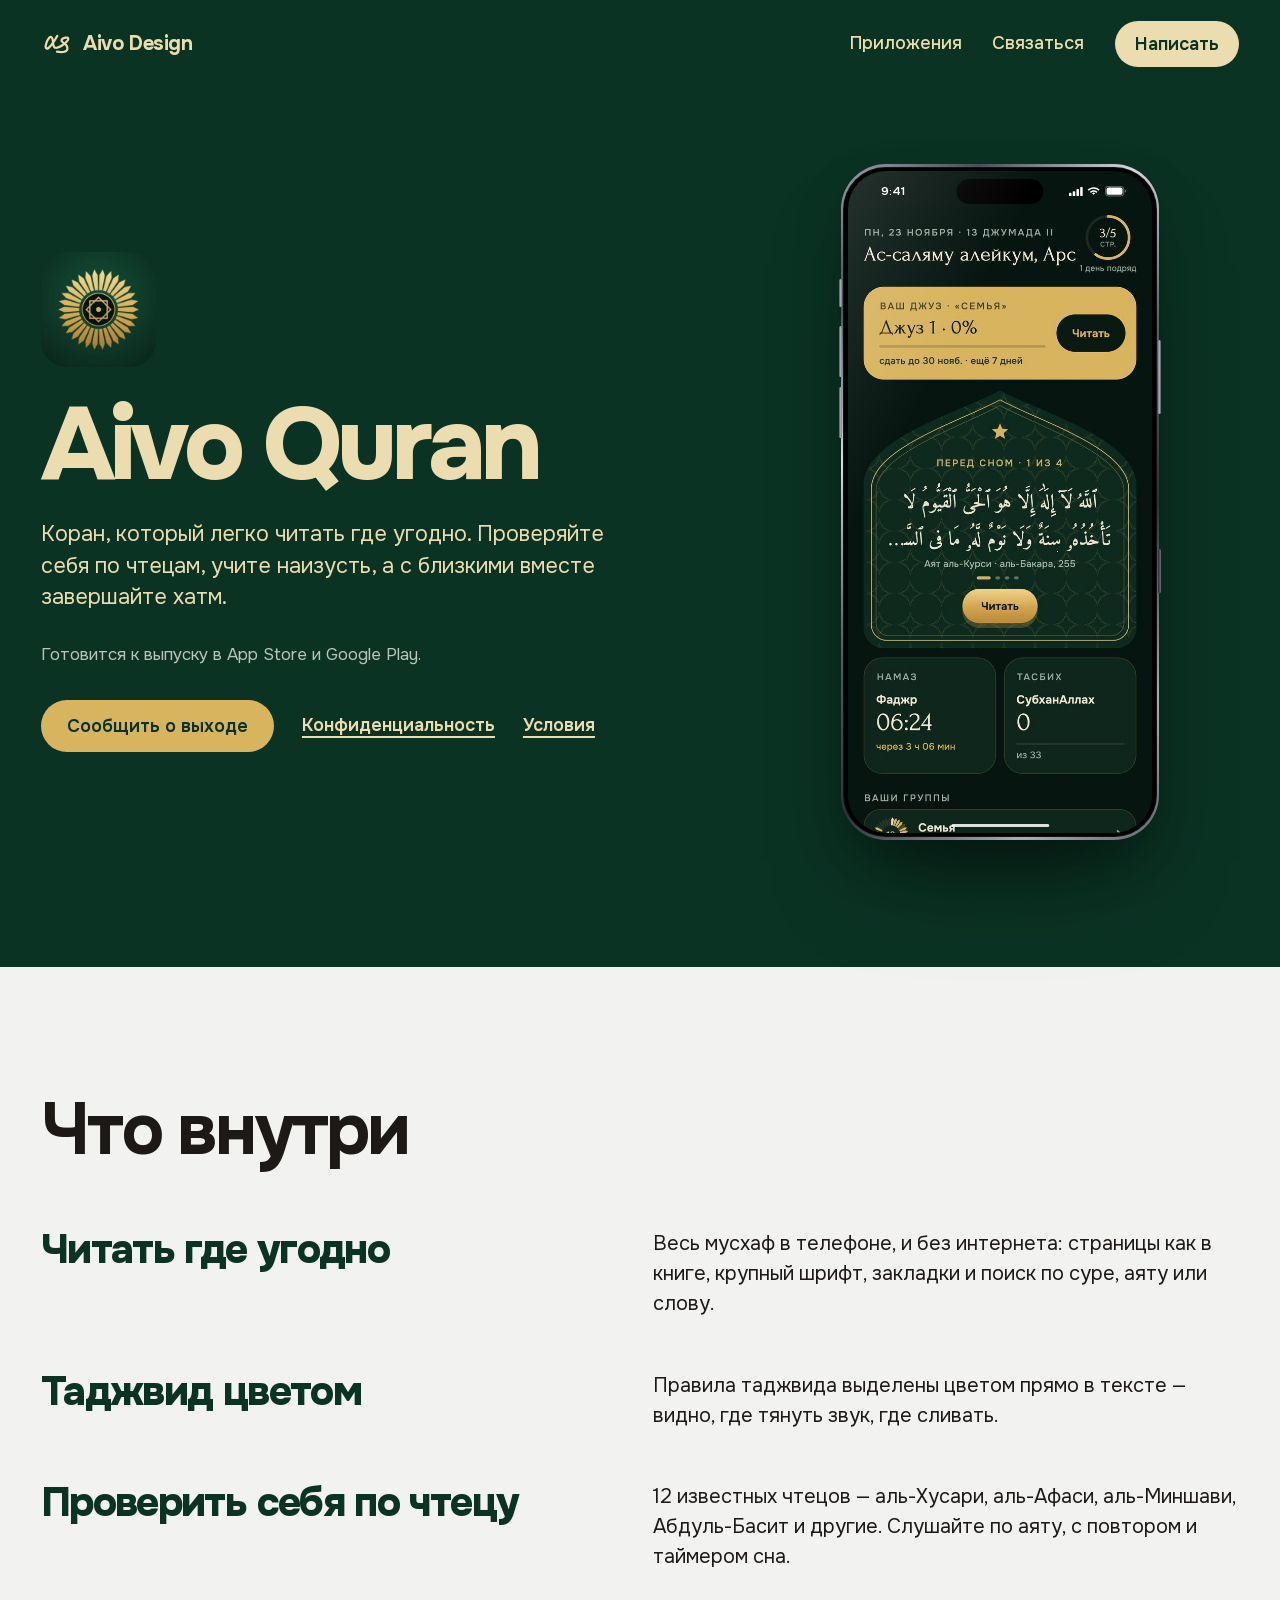
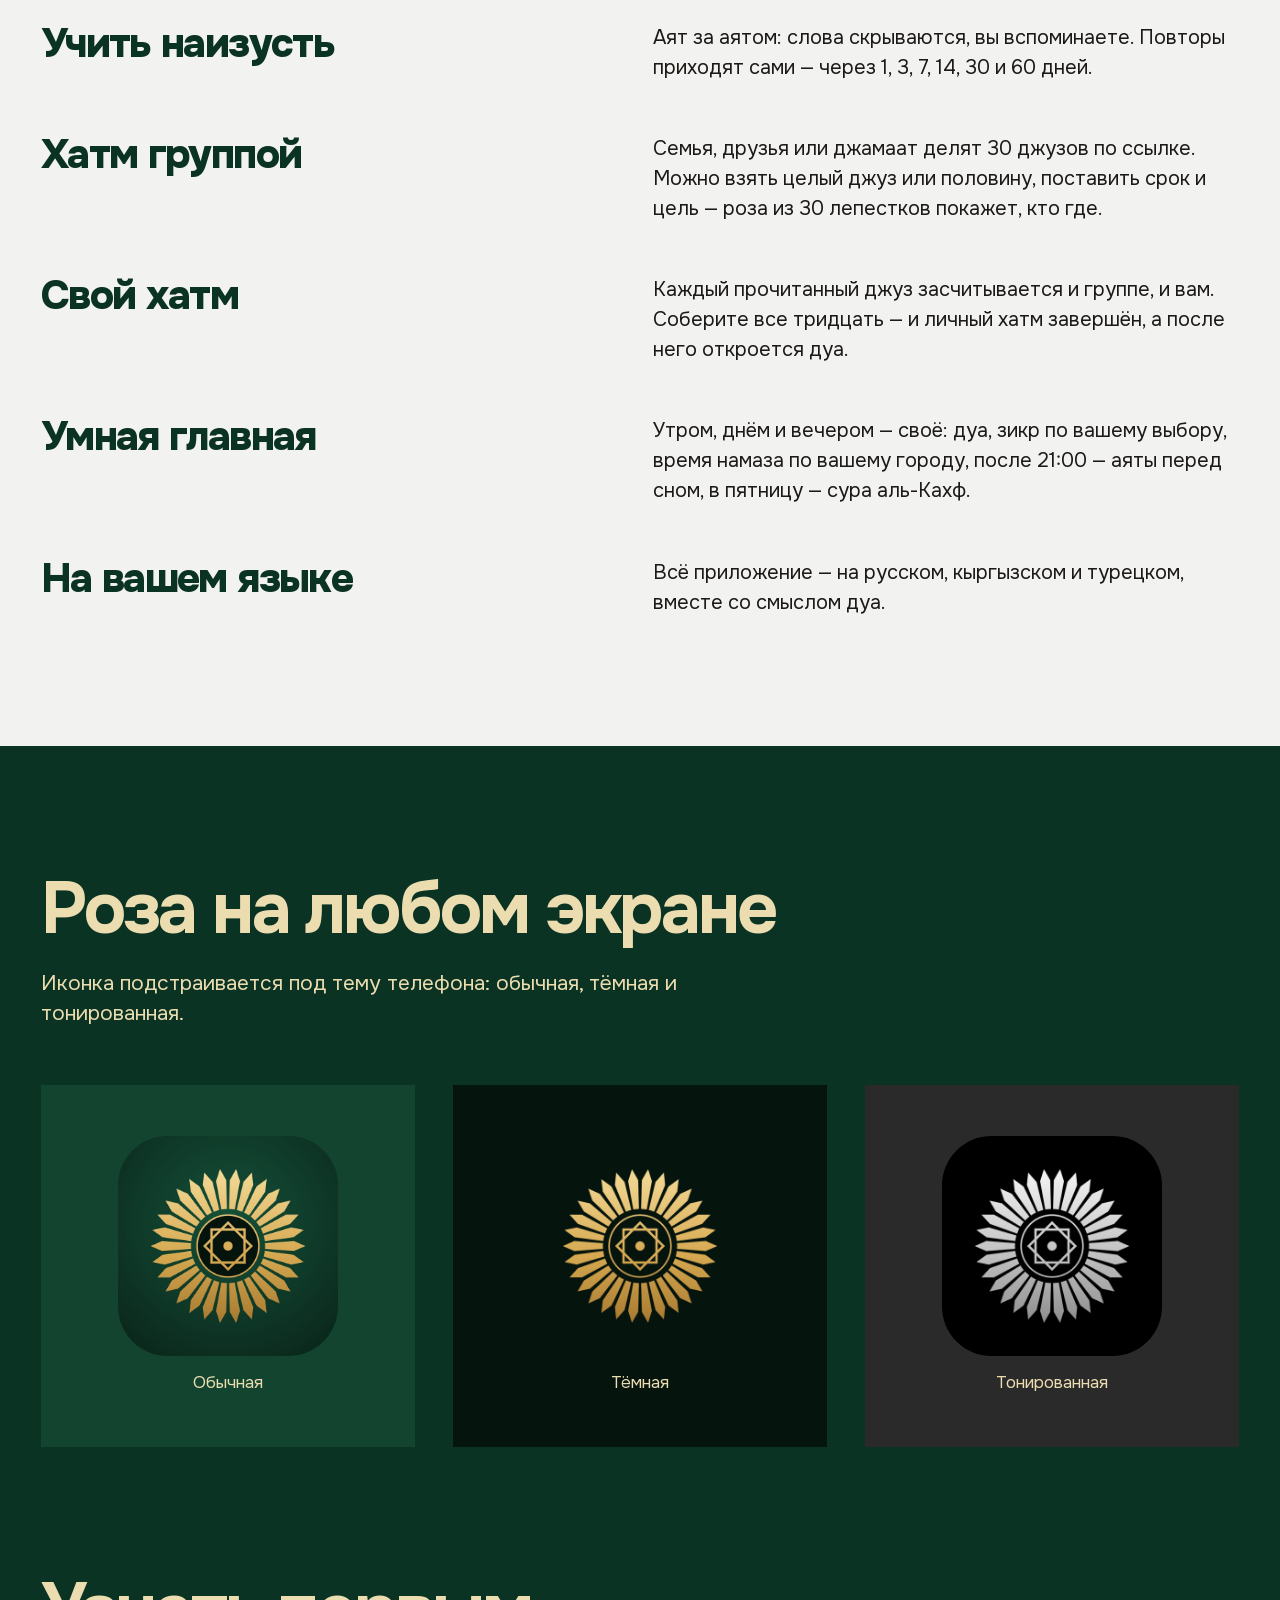
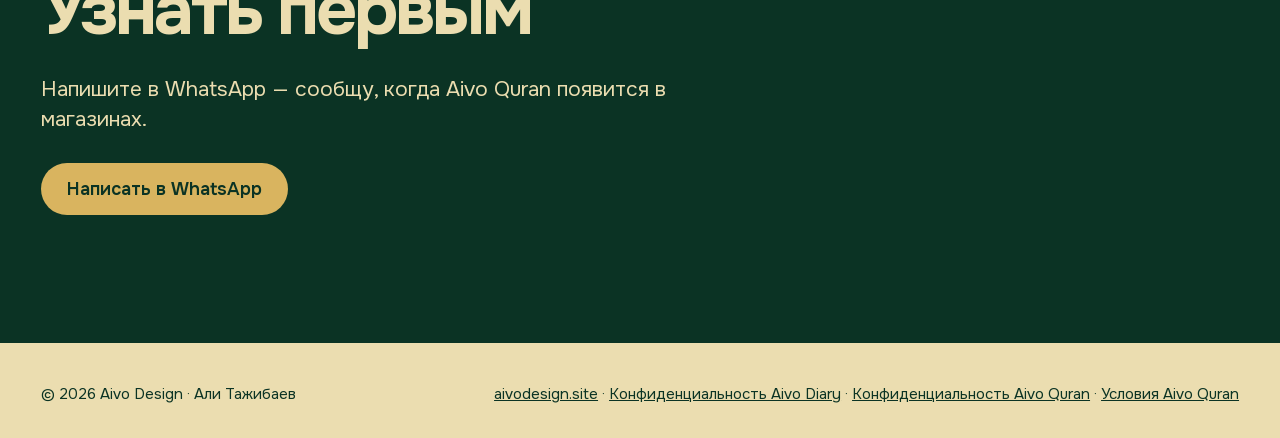
==== commit a7f57591: "Aivo Diary и Aivo Quran: настоящие экраны приложений вместо нарисованных; новый текст Aivo Quran — ч" ====
--- a/quran/index.html
+++ b/quran/index.html
@@ -3,10 +3,10 @@
 <head>
 <meta charset="utf-8">
 <meta name="viewport" content="width=device-width,initial-scale=1,viewport-fit=cover">
-<title>Aivo Quran — хатм вместе с близкими</title>
-<meta name="description" content="Группа делит 30 джузов, каждый читает свой — и Коран прочитан целиком. Приложение Aivo Design.">
-<meta property="og:title" content="Aivo Quran — хатм вместе с близкими">
-<meta property="og:description" content="Группа делит 30 джузов, каждый читает свой — и Коран прочитан целиком. Приложение Aivo Design.">
+<title>Aivo Quran — читать, учить и завершать хатм вместе</title>
+<meta name="description" content="Коран, который легко читать где угодно: таджвид цветом, 12 чтецов, заучивание наизусть и хатм группой с близкими. Приложение Aivo Design.">
+<meta property="og:title" content="Aivo Quran — читать, учить и завершать хатм вместе">
+<meta property="og:description" content="Коран, который легко читать где угодно: таджвид цветом, 12 чтецов, заучивание наизусть и хатм группой с близкими. Приложение Aivo Design.">
 <meta property="og:image" content="https://aivodesign.site/img/og-quran.jpg">
 <!--seo-->
 <link rel="canonical" href="https://aivodesign.site/quran/">
@@ -14,13 +14,13 @@
 <meta property="og:type" content="website"><meta property="og:locale" content="ru_RU"><meta property="og:site_name" content="Aivo Design">
 <meta property="og:image:width" content="1200"><meta property="og:image:height" content="630">
 <meta name="twitter:card" content="summary_large_image">
-<script type="application/ld+json">{"@context":"https://schema.org","@graph":[{"@type":"MobileApplication","@id":"https://aivodesign.site/quran/#app","name":"Aivo Quran","url":"https://aivodesign.site/quran/","description":"Хатм вместе с близкими: группа делит 30 джузов, каждый читает свой.","operatingSystem":"iOS, Android","applicationCategory":"LifestyleApplication","inLanguage":["ru","ky","tr"],"image":"https://aivodesign.site/img/aivo-quran-icon-512.png","author":{"@id":"https://aivodesign.site/#ali"},"publisher":{"@id":"https://aivodesign.site/#org"},"offers":{"@type":"Offer","price":"0","priceCurrency":"USD"}},{"@type":"BreadcrumbList","itemListElement":[{"@type":"ListItem","position":1,"name":"Aivo Design","item":"https://aivodesign.site/"},{"@type":"ListItem","position":2,"name":"Aivo Quran","item":"https://aivodesign.site/quran/"}]}]}</script>
+<script type="application/ld+json">{"@context":"https://schema.org","@graph":[{"@type":"MobileApplication","@id":"https://aivodesign.site/quran/#app","name":"Aivo Quran","url":"https://aivodesign.site/quran/","description":"Коран, который легко читать где угодно: таджвид цветом, 12 чтецов, заучивание наизусть и хатм группой с близкими.","operatingSystem":"iOS, Android","applicationCategory":"LifestyleApplication","inLanguage":["ru","ky","tr"],"image":"https://aivodesign.site/img/aivo-quran-icon-512.png","author":{"@id":"https://aivodesign.site/#ali"},"publisher":{"@id":"https://aivodesign.site/#org"},"offers":{"@type":"Offer","price":"0","priceCurrency":"USD"}},{"@type":"BreadcrumbList","itemListElement":[{"@type":"ListItem","position":1,"name":"Aivo Design","item":"https://aivodesign.site/"},{"@type":"ListItem","position":2,"name":"Aivo Quran","item":"https://aivodesign.site/quran/"}]}]}</script>
 <!--/seo-->
 <meta name="theme-color" content="#0B3324">
 <link rel="icon" href="../favicon.svg" type="image/svg+xml">
 <link rel="preload" href="../fonts/onest-cyrillic.woff2" as="font" type="font/woff2" crossorigin>
 <link rel="stylesheet" href="../fonts/onest.css">
-<link rel="stylesheet" href="../site.css?v=4">
+<link rel="stylesheet" href="../site.css?v=3">
 <style>
 :root{--bg:#0B3324;--ink:#EBDDB0;--muted:#B9C7B5;--surface:#134430}
 .doc{display:grid;grid-template-columns:repeat(12,1fr);column-gap:clamp(16px,2vw,32px);padding:clamp(40px,6vw,96px) var(--m) clamp(96px,10vw,160px)}
@@ -45,6 +45,7 @@
 .pf-screen::after{content:"";position:absolute;inset:0;z-index:4;pointer-events:none;background:linear-gradient(118deg,rgba(255,255,255,.12) 0%,rgba(255,255,255,0) 30%)} /* taste-skill-ignore: рамка iPhone с aivoscan.work */
 .phone-frame .shots{aspect-ratio:440/956;position:relative}
 .phone-frame .shots>img{position:absolute;inset:0;width:100%;height:100%;object-fit:cover}
+.phone-frame .shots.pad{background:var(--pad)}.phone-frame .shots.pad>img{inset:auto;top:5.4%;left:0;width:100%;height:auto}
 .phone-island{position:absolute;z-index:3;top:calc(var(--sw)*.025);left:50%;width:calc(var(--sw)*.286);height:calc(var(--sw)*.084);transform:translateX(-50%);border-radius:99px;background:#000}
 .pf-status{position:absolute;z-index:3;left:0;right:0;top:calc(var(--sw)*.025);height:calc(var(--sw)*.084);display:flex;align-items:center;justify-content:space-between;padding:0 calc(var(--sw)*.085) 0 calc(var(--sw)*.11);color:#fff;font:600 calc(var(--sw)*.039)/1 var(--font);letter-spacing:-.01em}
 .pf-status i{display:flex;align-items:center;gap:calc(var(--sw)*.014)}
@@ -148,28 +149,23 @@
   <div>
     <img class="ic" src="../img/quran-icon.jpg" width="600" height="600" alt="Иконка Aivo Quran: золотая роза на тёмно-зелёном">
     <h1 id="qh1" class="rise">Aivo Quran</h1>
-    <p class="lead rise" style="--i:1">Хатм вместе с близкими. Группа делит 30 джузов, каждый читает свой — и Коран прочитан целиком.</p>
+    <p class="lead rise" style="--i:1">Коран, который легко читать где угодно. Проверяйте себя по чтецам, учите наизусть, а с близкими вместе завершайте хатм.</p>
     <p class="st">Готовится к выпуску в App Store и Google Play.</p>
     <div class="acts"><a class="btn" href="https://wa.me/996990551884?text=%D0%A1%D0%BE%D0%BE%D0%B1%D1%89%D0%B8%D1%82%D0%B5%2C%20%D0%BA%D0%BE%D0%B3%D0%B4%D0%B0%20%D0%B2%D1%8B%D0%B9%D0%B4%D0%B5%D1%82%20Aivo%20Quran">Сообщить о выходе</a><a class="link" href="privacy.html">Конфиденциальность</a><a class="link" href="terms.html">Условия</a></div>
   </div>
-  <div class="ph" aria-hidden="true"><div class="phone-frame" data-ui><span class="pf-btn l pf-action"></span><span class="pf-btn l pf-vol1"></span><span class="pf-btn l pf-vol2"></span><span class="pf-btn r pf-side"></span><span class="pf-btn r pf-cam"></span><div class="pf-bezel"><div class="pf-screen"><span class="phone-island"></span><div class="pf-status" aria-hidden="true"><span>9:41</span><i><svg viewBox="0 0 17 11" fill="currentColor"><rect x="0" y="7" width="3" height="4" rx="1"/><rect x="4.5" y="5" width="3" height="6" rx="1"/><rect x="9" y="2.5" width="3" height="8.5" rx="1"/><rect x="13.5" y="0" width="3" height="11" rx="1"/></svg><svg viewBox="0 0 16 11" fill="currentColor"><path d="M8 2.2c2.3 0 4.4.9 6 2.4l1.2-1.3A10.3 10.3 0 0 0 8 .4C5.2.4 2.7 1.5.8 3.3L2 4.6a8.6 8.6 0 0 1 6-2.4zm0 3.6c1.3 0 2.5.5 3.4 1.3l1.2-1.3A6.6 6.6 0 0 0 8 4c-1.8 0-3.4.7-4.6 1.8l1.2 1.3c.9-.8 2.1-1.3 3.4-1.3zM8 9.4l1.9-2a2.8 2.8 0 0 0-3.8 0z"/></svg><svg class="bat" viewBox="0 0 27 13"><rect x=".5" y=".5" width="23" height="12" rx="3.5" fill="none" stroke="currentColor" stroke-opacity=".45"/><rect x="2" y="2" width="20" height="9" rx="2.2" fill="currentColor"/><path d="M25 4.5v4c.8-.3 1.5-1.1 1.5-2s-.7-1.7-1.5-2z" fill="currentColor" fill-opacity=".45"/></svg></i></div><span class="pf-home"></span><div class="shots"><span class="ui ui-quran" data-ui>
-          <span class="m">Хатм семьи · 8 человек</span>
-          <img class="ic" src="../img/quran-icon.jpg" width="600" height="600" alt="" loading="lazy">
-          <span class="t"><span class="sw2" style="--d:1.5s"><span class="a">Прочитано 17 из 30</span><span class="b">Прочитано 18 из 30</span></span></span>
-          <span class="grid"><i class="d">1</i><i class="d">2</i><i class="d">3</i><i class="d">4</i><i class="d">5</i><i class="d">6</i><i class="d">7</i><i class="d">8</i><i class="d">9</i><i class="d">10</i><i class="d">11</i><i class="d">12</i><i class="d">13</i><i class="d">14</i><i class="d">15</i><i class="d">16</i><i class="d">17</i><i class="me">18</i><i class="">19</i><i class="">20</i><i class="">21</i><i class="">22</i><i class="">23</i><i class="">24</i><i class="">25</i><i class="">26</i><i class="">27</i><i class="">28</i><i class="">29</i><i class="">30</i></span>
-          <span class="m"><span class="sw2" style="--d:1.5s"><span class="a">Ваш джуз — 18. Осталось 13.</span><span class="b">Джуз 18 засчитан. Осталось 12.</span></span></span>
-          <span class="bt">Закончил джуз</span>
-        </span></div></div></div></div></div>
+  <div class="ph" aria-hidden="true"><div class="phone-frame" data-ui><span class="pf-btn l pf-action"></span><span class="pf-btn l pf-vol1"></span><span class="pf-btn l pf-vol2"></span><span class="pf-btn r pf-side"></span><span class="pf-btn r pf-cam"></span><div class="pf-bezel"><div class="pf-screen"><span class="phone-island"></span><div class="pf-status" aria-hidden="true"><span>9:41</span><i><svg viewBox="0 0 17 11" fill="currentColor"><rect x="0" y="7" width="3" height="4" rx="1"/><rect x="4.5" y="5" width="3" height="6" rx="1"/><rect x="9" y="2.5" width="3" height="8.5" rx="1"/><rect x="13.5" y="0" width="3" height="11" rx="1"/></svg><svg viewBox="0 0 16 11" fill="currentColor"><path d="M8 2.2c2.3 0 4.4.9 6 2.4l1.2-1.3A10.3 10.3 0 0 0 8 .4C5.2.4 2.7 1.5.8 3.3L2 4.6a8.6 8.6 0 0 1 6-2.4zm0 3.6c1.3 0 2.5.5 3.4 1.3l1.2-1.3A6.6 6.6 0 0 0 8 4c-1.8 0-3.4.7-4.6 1.8l1.2 1.3c.9-.8 2.1-1.3 3.4-1.3zM8 9.4l1.9-2a2.8 2.8 0 0 0-3.8 0z"/></svg><svg class="bat" viewBox="0 0 27 13"><rect x=".5" y=".5" width="23" height="12" rx="3.5" fill="none" stroke="currentColor" stroke-opacity=".45"/><rect x="2" y="2" width="20" height="9" rx="2.2" fill="currentColor"/><path d="M25 4.5v4c.8-.3 1.5-1.1 1.5-2s-.7-1.7-1.5-2z" fill="currentColor" fill-opacity=".45"/></svg></i></div><span class="pf-home"></span><div class="shots pad" style="--pad:#071510"><img src="../img/q-home.jpg" width="600" height="1298" alt="Aivo Quran: главная — ваш джуз со сроком, аяты перед сном, намаз и тасбих"></div></div></div></div></div>
 </section>
 <section class="feat" aria-labelledby="fh">
   <h2 id="fh">Что внутри</h2>
   <dl>
-    <dt class="rise">Хатм группой</dt><dd class="rise" style="--i:1">Создайте группу для семьи, друзей или джамаата и отправьте ссылку. Каждый берёт свой джуз и отмечает «Закончил» — можно читать и по бумажному Корану.</dd>
-    <dt class="rise">Роза хатма</dt><dd class="rise" style="--i:1">Тридцать лепестков — тридцать джузов. Видно, сколько прочитано и чей джуз ещё открыт.</dd>
-    <dt class="rise">Свой хатм</dt><dd class="rise" style="--i:1">Каждый прочитанный джуз засчитывается и группе, и вам. Соберите все тридцать — и личный хатм завершён.</dd>
-    <dt class="rise">Умная главная</dt><dd class="rise" style="--i:1">Утром, днём и вечером — своё: дуа, зикр по вашему выбору, после 21:00 — аяты перед сном, в пятницу — сура аль-Кахф.</dd>
-    <dt class="rise">Таджвид и чтец</dt><dd class="rise" style="--i:1">Правила таджвида цветом, страницы мусхафа, чтец по аяту — аль-Хусари и аль-Афаси, с повтором и таймером сна.</dd>
-    <dt class="rise">Время намаза</dt><dd class="rise" style="--i:1">По вашему городу; аср — по ханафитскому или шафиитскому мазхабу, на выбор.</dd>
+    <dt class="rise">Читать где угодно</dt><dd class="rise" style="--i:1">Весь мусхаф в телефоне, и без интернета: страницы как в книге, крупный шрифт, закладки и поиск по суре, аяту или слову.</dd>
+    <dt class="rise">Таджвид цветом</dt><dd class="rise" style="--i:1">Правила таджвида выделены цветом прямо в тексте — видно, где тянуть звук, где сливать.</dd>
+    <dt class="rise">Проверить себя по чтецу</dt><dd class="rise" style="--i:1">12 известных чтецов — аль-Хусари, аль-Афаси, аль-Миншави, Абдуль-Басит и другие. Слушайте по аяту, с повтором и таймером сна.</dd>
+    <dt class="rise">Учить наизусть</dt><dd class="rise" style="--i:1">Аят за аятом: слова скрываются, вы вспоминаете. Повторы приходят сами — через 1, 3, 7, 14, 30 и 60 дней.</dd>
+    <dt class="rise">Хатм группой</dt><dd class="rise" style="--i:1">Семья, друзья или джамаат делят 30 джузов по ссылке. Можно взять целый джуз или половину, поставить срок и цель — роза из 30 лепестков покажет, кто где.</dd>
+    <dt class="rise">Свой хатм</dt><dd class="rise" style="--i:1">Каждый прочитанный джуз засчитывается и группе, и вам. Соберите все тридцать — и личный хатм завершён, а после него откроется дуа.</dd>
+    <dt class="rise">Умная главная</dt><dd class="rise" style="--i:1">Утром, днём и вечером — своё: дуа, зикр по вашему выбору, время намаза по вашему городу, после 21:00 — аяты перед сном, в пятницу — сура аль-Кахф.</dd>
+    <dt class="rise">На вашем языке</dt><dd class="rise" style="--i:1">Всё приложение — на русском, кыргызском и турецком, вместе со смыслом дуа.</dd>
   </dl>
 </section>
 <section class="icons" aria-labelledby="ih">
